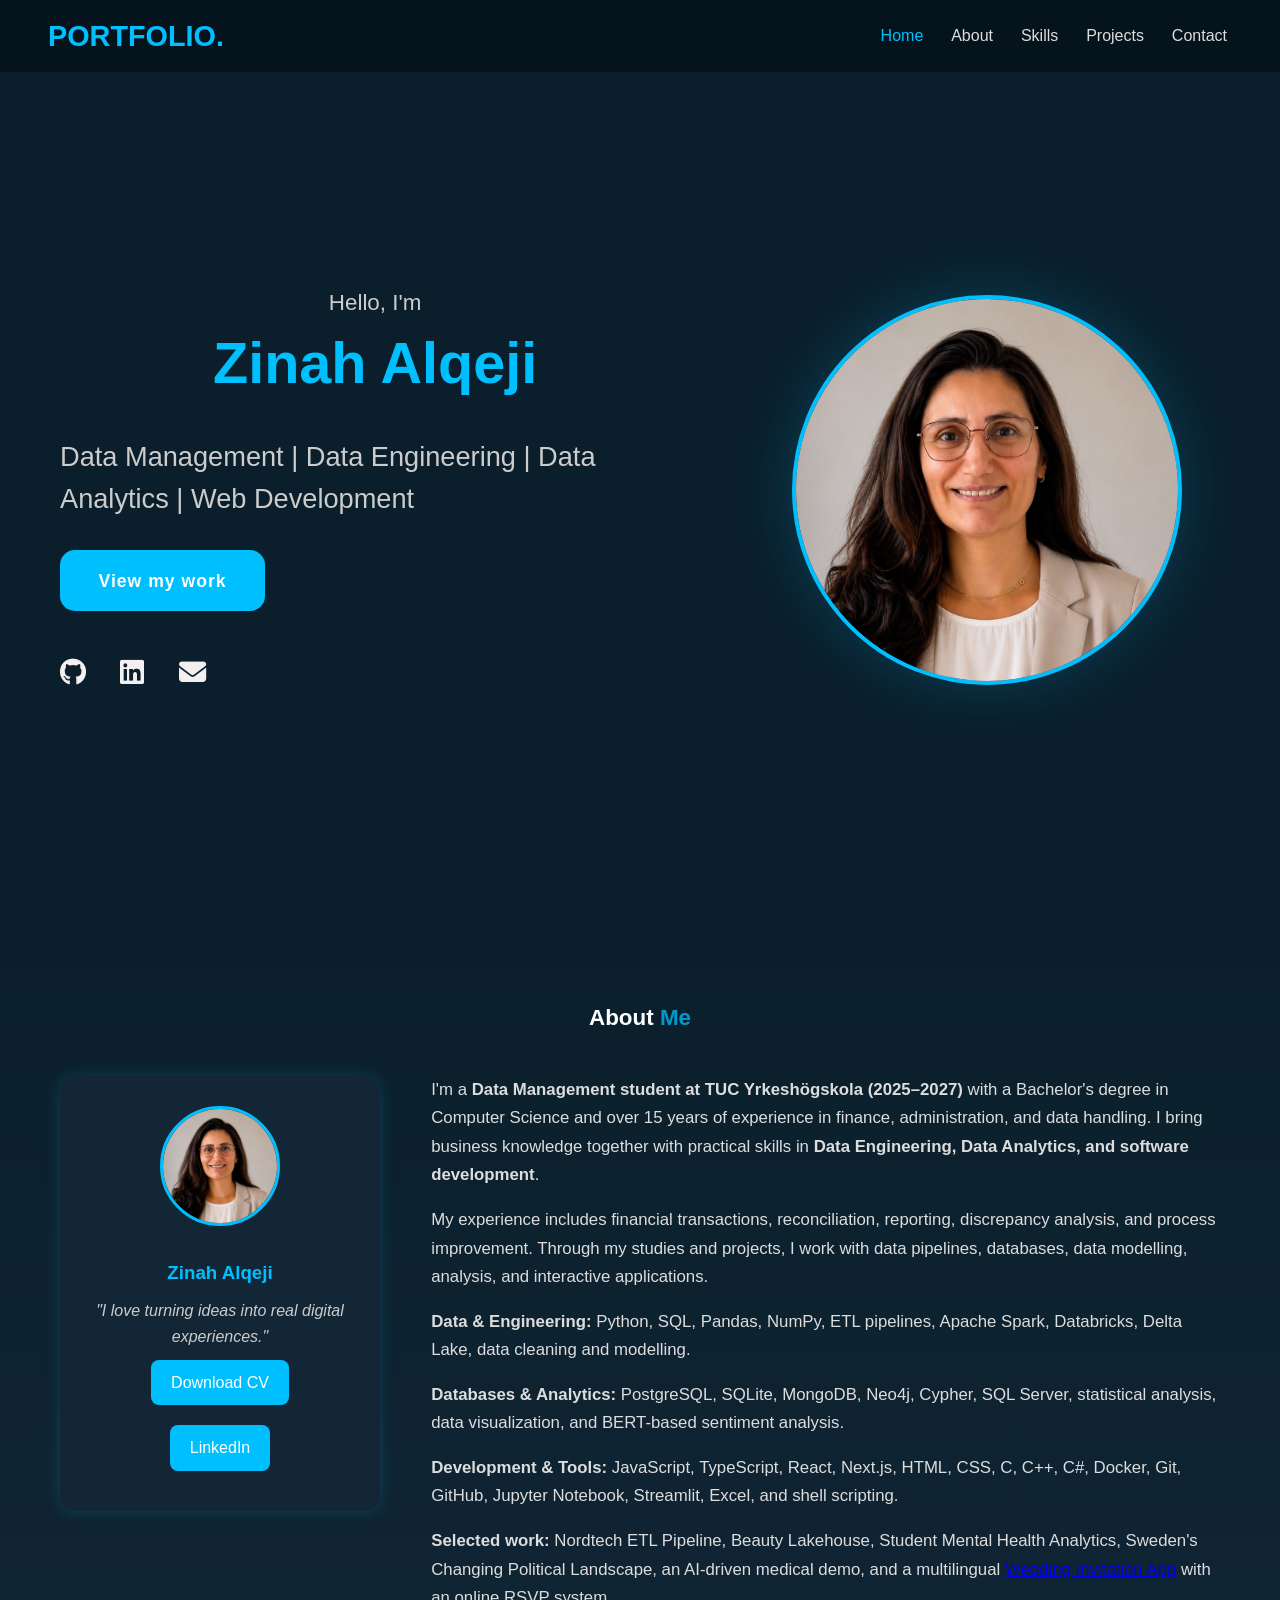
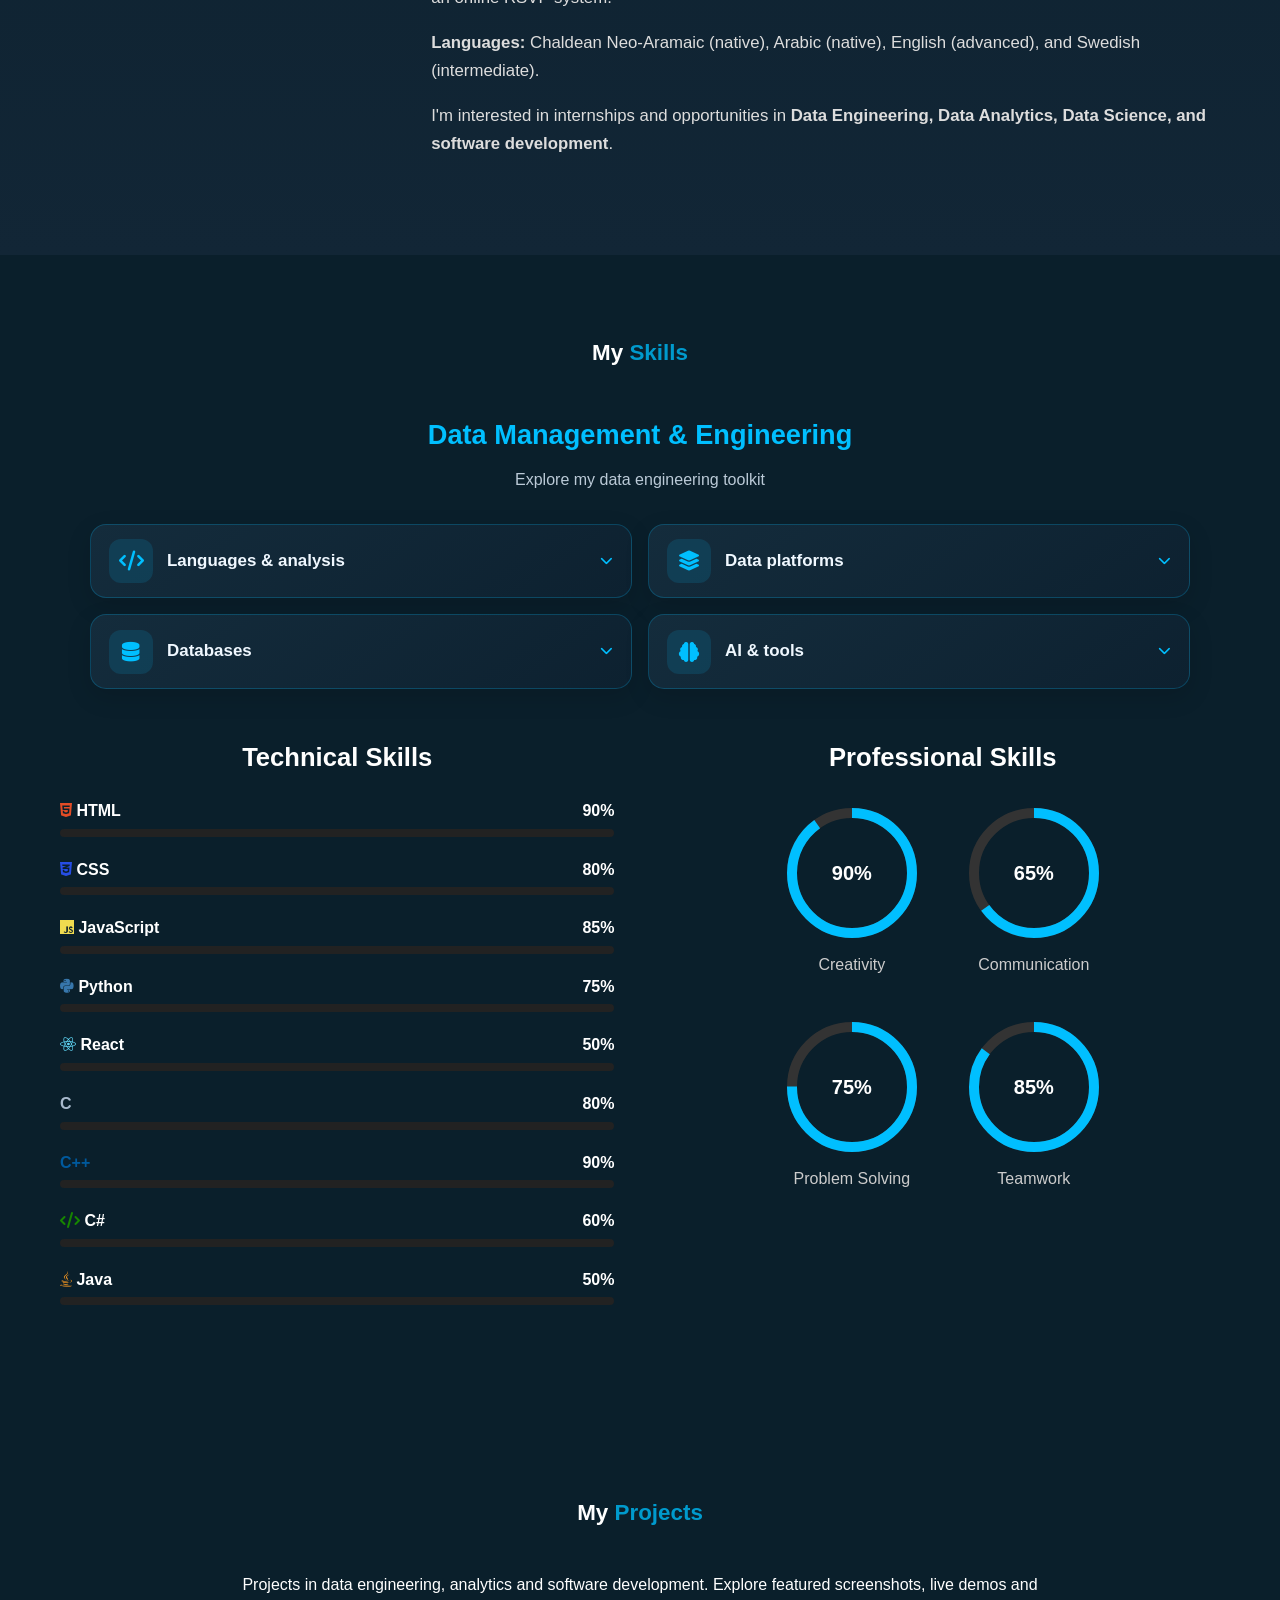
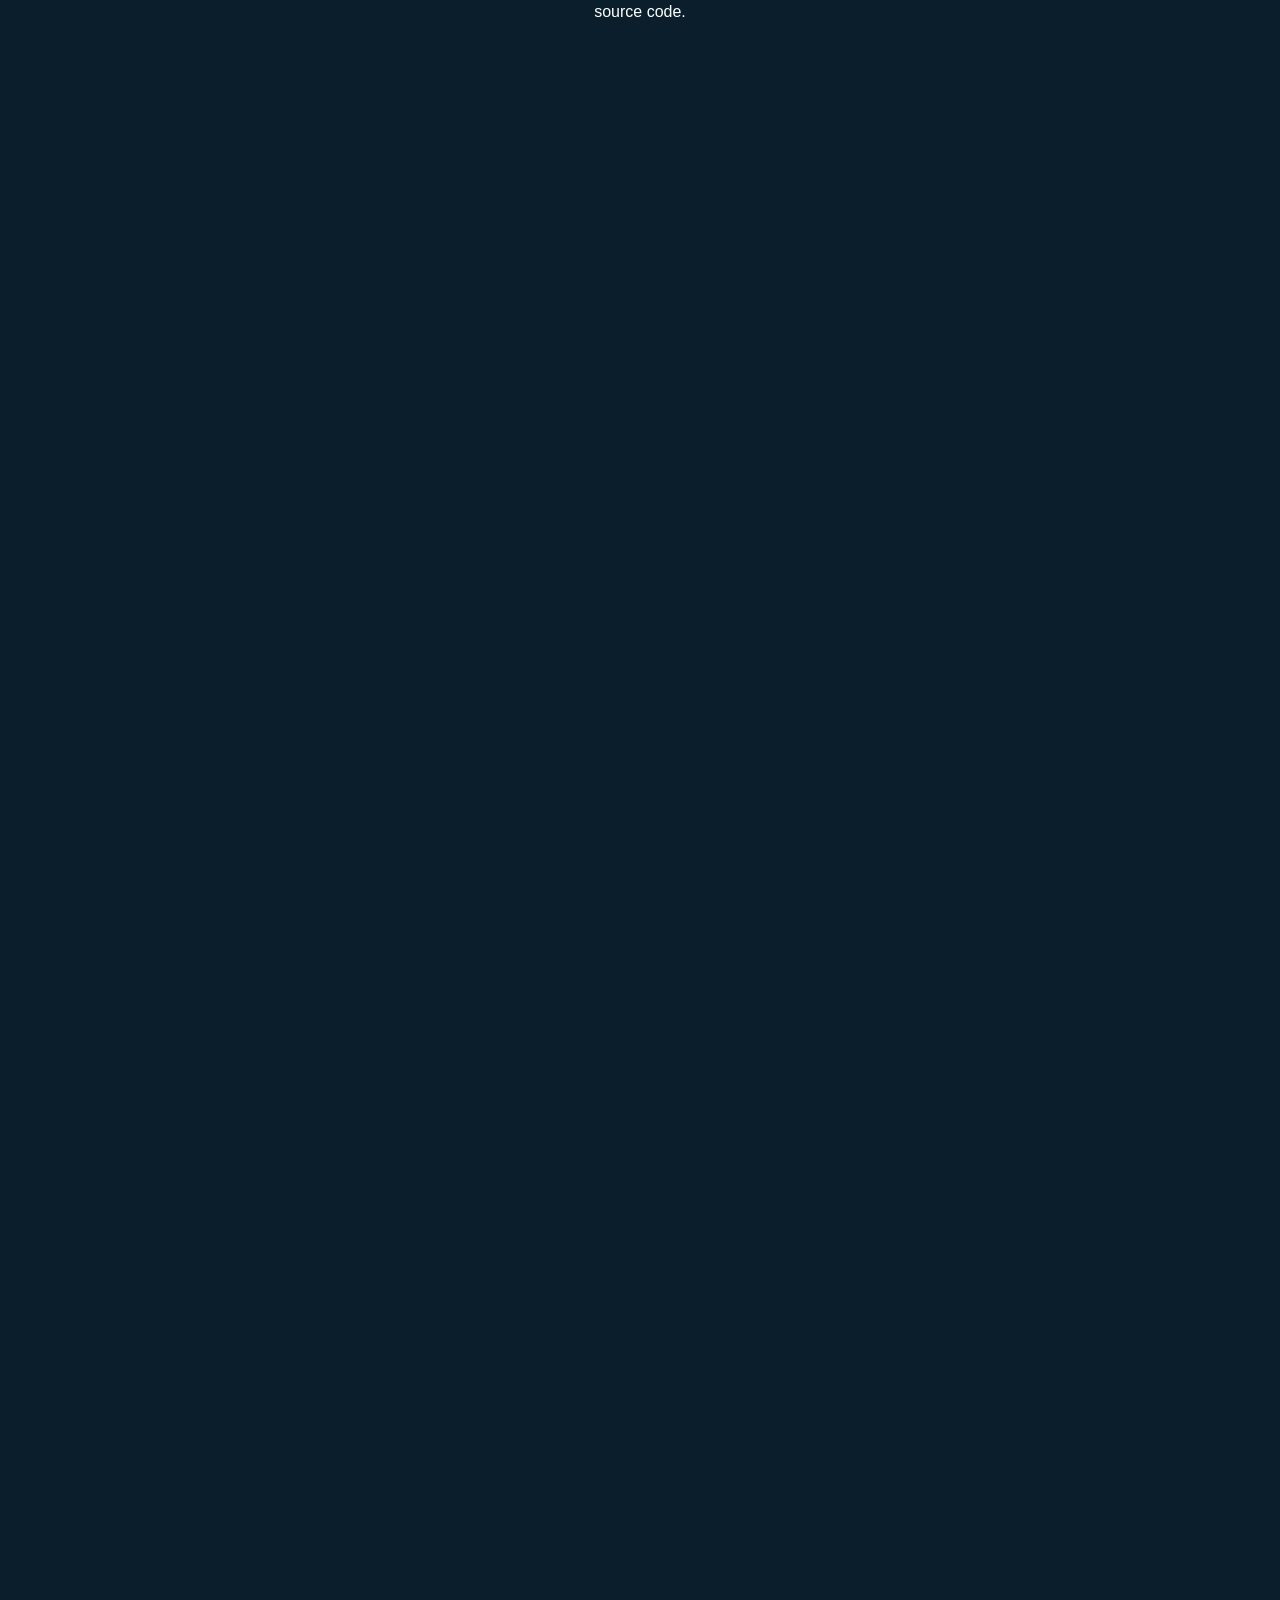
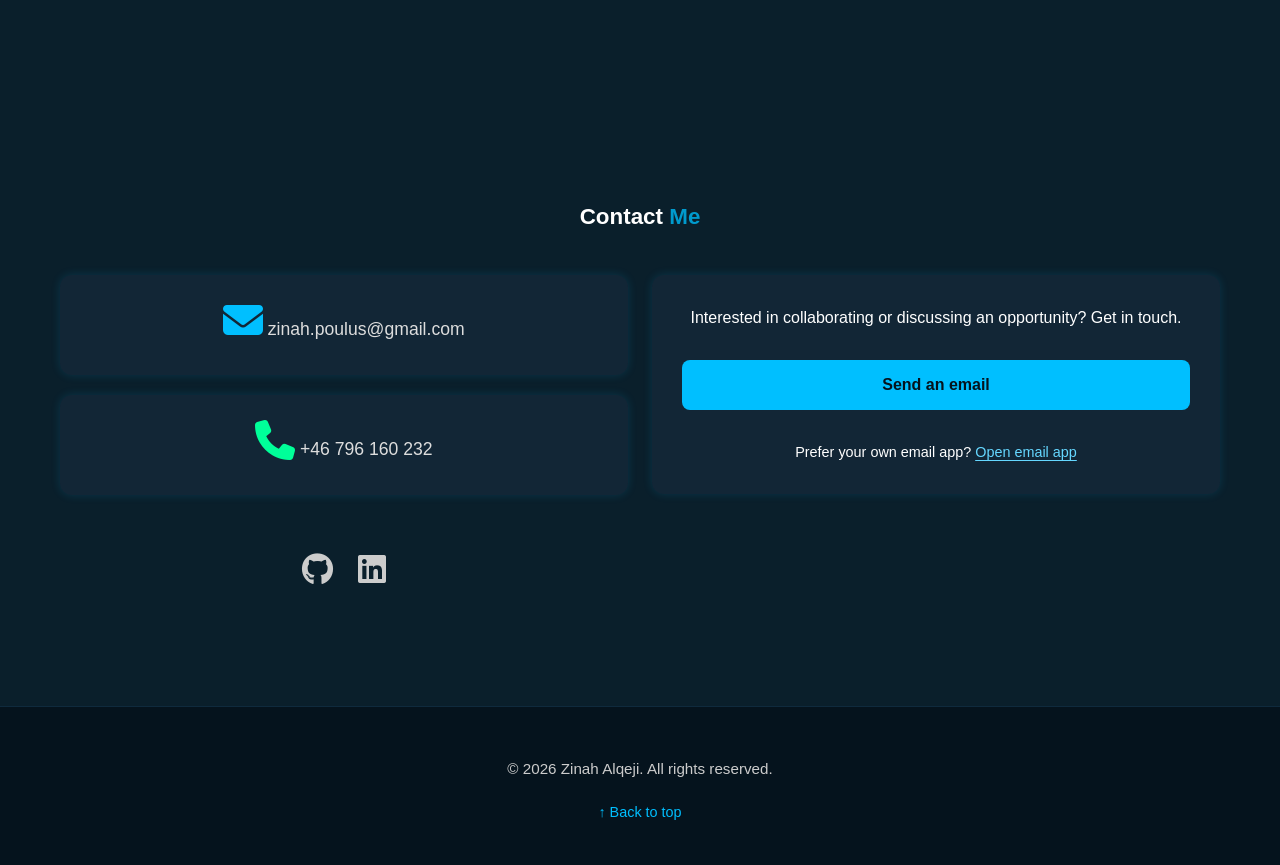
==== index.html @ 51e08081 "Add files via upload" ====
<!DOCTYPE html>

<html lang="en">
<head>
<meta charset="utf-8"/>
<meta content="width=device-width, initial-scale=1.0" name="viewport"/>
<title>Zinah Al Qeji | Data Management &amp; Software Development</title>
<link href="styles.css" rel="stylesheet"/>
<link href="https://cdnjs.cloudflare.com/ajax/libs/font-awesome/6.5.0/css/all.min.css" rel="stylesheet"/>
</head>
<body>
<header>
<!-- Navigation -->
<a class="logo" href="#home">portfolio.</a>
<button aria-controls="site-navigation" aria-expanded="false" aria-label="Open navigation menu" class="menu-toggle" type="button"><i aria-hidden="true" class="fas fa-bars"></i></button><nav aria-label="Main navigation" class="navbar" id="site-navigation">
<a class="nav-link active" href="#home">Home</a>
<a class="nav-link" href="#about">About</a>
<a class="nav-link" href="#skills">Skills</a>
<a class="nav-link" href="#projects">Projects</a>
<a class="nav-link" href="#contact">Contact</a>
</nav>
</header>
<!-- Home Section -->
<section class="home-section" id="home">
<div class="home-content">
<div class="text-content">
<h2>Hello, I'm <br/><span>Zinah Alqeji</span></h2>
<h3>Data Management | Data Engineering | Data Analytics | Web Development</h3>
<a class="main_btn" href="#projects">View my work</a>
<div class="social_icons">
<a href="https://github.com/zinahalqeji" rel="noopener noreferrer" target="_blank"><i class="fab fa-github"></i></a>
<a href="https://www.linkedin.com/in/zinah-al-qeji-7789412ab" rel="noopener noreferrer" target="_blank"><i class="fab fa-linkedin"></i></a>
<a aria-label="Email Zinah" href="mailto:zinah.poulus@gmail.com"><i class="fa-solid fa-envelope"></i></a>
</div>
</div>
<div class="image-content">
<img alt="Professional portrait of Zinah Al Qeji" class="profile-photo" src="image/zinah-profile-2026.jpg"/>
</div>
</div>
</section>
<!-- About Section -->
<section class="about-section" id="about">
<h2><span>About</span> <span class="highlight">Me</span></h2>
<div class="about-content">
<div class="about-card animate-fade-slide">
<img alt="Professional portrait of Zinah Al Qeji" class="about-photo" src="image/zinah-profile-2026.jpg"/>
<h3>Zinah Alqeji</h3>
<p>"I love turning ideas into real digital experiences."</p>
<div class="card-buttons">
<a class="btn" download="" href="image/Zinah_Al_Qeji_CV_Svenska_Final.pdf">Download CV</a>
<a class="btn" href="https://www.linkedin.com/in/zinah-al-qeji-7789412ab" rel="noopener noreferrer" target="_blank">LinkedIn</a>
</div>
</div>
<div class="about-description animate-fade-slide">
<p>I'm a <strong>Data Management student at TUC Yrkeshögskola (2025–2027)</strong> with a Bachelor's degree in Computer Science and over 15 years of experience in finance, administration, and data handling. I bring business knowledge together with practical skills in <strong>Data Engineering, Data Analytics, and software development</strong>.</p>
<p>My experience includes financial transactions, reconciliation, reporting, discrepancy analysis, and process improvement. Through my studies and projects, I work with data pipelines, databases, data modelling, analysis, and interactive applications.</p>
<p><strong>Data &amp; Engineering:</strong> Python, SQL, Pandas, NumPy, ETL pipelines, Apache Spark, Databricks, Delta Lake, data cleaning and modelling.</p>
<p><strong>Databases &amp; Analytics:</strong> PostgreSQL, SQLite, MongoDB, Neo4j, Cypher, SQL Server, statistical analysis, data visualization, and BERT-based sentiment analysis.</p>
<p><strong>Development &amp; Tools:</strong> JavaScript, TypeScript, React, Next.js, HTML, CSS, C, C++, C#, Docker, Git, GitHub, Jupyter Notebook, Streamlit, Excel, and shell scripting.</p>
<p><strong>Selected work:</strong> Nordtech ETL Pipeline, Beauty Lakehouse, Student Mental Health Analytics, Sweden's Changing Political Landscape, an AI-driven medical demo, and a multilingual <a href="https://github.com/zinahalqeji/wedding-invitation-app" rel="noopener noreferrer" target="_blank">Wedding Invitation App</a> with an online RSVP system.</p>
<p><strong>Languages:</strong> Chaldean Neo-Aramaic (native), Arabic (native), English (advanced), and Swedish (intermediate).</p>
<p>I'm interested in internships and opportunities in <strong>Data Engineering, Data Analytics, Data Science, and software development</strong>.</p>
</div>
</div>
</section>
<!-- Skills Section -->
<section class="skills-section" id="skills">
<h2><span>My</span> <span class="highlight">Skills</span></h2>
<div class="data-skills-panel"><h3>Data Management &amp; Engineering</h3><p class="data-skills-intro">Explore my data engineering toolkit</p><div class="data-toolkit-grid"><details class="toolkit-card"><summary><span class="toolkit-icon"><i aria-hidden="true" class="fas fa-code"></i></span><span class="toolkit-heading">Languages &amp; analysis</span><i aria-hidden="true" class="fas fa-chevron-down toolkit-chevron"></i></summary><ul class="toolkit-list"><li><span aria-hidden="true" class="toolkit-dot"></span>Python</li><li><span aria-hidden="true" class="toolkit-dot"></span>SQL</li><li><span aria-hidden="true" class="toolkit-dot"></span>Pandas</li><li><span aria-hidden="true" class="toolkit-dot"></span>NumPy</li><li><span aria-hidden="true" class="toolkit-dot"></span>Statistics</li><li><span aria-hidden="true" class="toolkit-dot"></span>Data Visualization</li></ul></details><details class="toolkit-card"><summary><span class="toolkit-icon"><i aria-hidden="true" class="fas fa-layer-group"></i></span><span class="toolkit-heading">Data platforms</span><i aria-hidden="true" class="fas fa-chevron-down toolkit-chevron"></i></summary><ul class="toolkit-list"><li><span aria-hidden="true" class="toolkit-dot"></span>Apache Spark</li><li><span aria-hidden="true" class="toolkit-dot"></span>Databricks</li><li><span aria-hidden="true" class="toolkit-dot"></span>Delta Lake</li><li><span aria-hidden="true" class="toolkit-dot"></span>ETL Pipelines</li><li><span aria-hidden="true" class="toolkit-dot"></span>Data Modelling</li></ul></details><details class="toolkit-card"><summary><span class="toolkit-icon"><i aria-hidden="true" class="fas fa-database"></i></span><span class="toolkit-heading">Databases</span><i aria-hidden="true" class="fas fa-chevron-down toolkit-chevron"></i></summary><ul class="toolkit-list"><li><span aria-hidden="true" class="toolkit-dot"></span>PostgreSQL</li><li><span aria-hidden="true" class="toolkit-dot"></span>SQLite</li><li><span aria-hidden="true" class="toolkit-dot"></span>MongoDB</li><li><span aria-hidden="true" class="toolkit-dot"></span>Neo4j</li><li><span aria-hidden="true" class="toolkit-dot"></span>Cypher</li><li><span aria-hidden="true" class="toolkit-dot"></span>SQL Server</li></ul></details><details class="toolkit-card"><summary><span class="toolkit-icon"><i aria-hidden="true" class="fas fa-brain"></i></span><span class="toolkit-heading">AI &amp; tools</span><i aria-hidden="true" class="fas fa-chevron-down toolkit-chevron"></i></summary><ul class="toolkit-list"><li><span aria-hidden="true" class="toolkit-dot"></span>BERT</li><li><span aria-hidden="true" class="toolkit-dot"></span>Streamlit</li><li><span aria-hidden="true" class="toolkit-dot"></span>Docker</li><li><span aria-hidden="true" class="toolkit-dot"></span>Jupyter Notebook</li><li><span aria-hidden="true" class="toolkit-dot"></span>Git</li><li><span aria-hidden="true" class="toolkit-dot"></span>GitHub</li><li><span aria-hidden="true" class="toolkit-dot"></span>Excel</li></ul></details></div></div>
<div class="skills-container">
<!-- Left Column: Technical Skills -->
<div class="technical-skills">
<h3>Technical Skills</h3>
<div class="bar">
<div class="bar-label">
<span><i class="fab fa-html5" style="color:#e34c26;"></i> HTML</span>
<span class="progress-value">90%</span>
</div>
<div class="progress-bar" style="--progress: 90%"></div>
</div>
<div class="bar">
<div class="bar-label">
<span><i class="fab fa-css3-alt" style="color:#264de4;"></i> CSS</span>
<span class="progress-value">80%</span>
</div>
<div class="progress-bar" style="--progress: 80%"></div>
</div>
<div class="bar">
<div class="bar-label">
<span><i class="fab fa-js" style="color:#f0db4f;"></i> JavaScript</span>
<span class="progress-value">85%</span>
</div>
<div class="progress-bar" style="--progress: 85%"></div>
</div>
<div class="bar">
<div class="bar-label">
<span><i class="fab fa-python" style="color:#3776ab;"></i> Python</span>
<span class="progress-value">75%</span>
</div>
<div class="progress-bar" style="--progress: 75%"></div>
</div>
<div class="bar">
<div class="bar-label">
<span><i class="fab fa-react" style="color:#61dbfb;"></i> React</span>
<span class="progress-value">50%</span>
</div>
<div class="progress-bar" style="--progress: 50%"></div>
</div>
<div class="bar">
<div class="bar-label">
<span style="color:#A8B9CC;">C</span>
<span class="progress-value">80%</span>
</div>
<div class="progress-bar" style="--progress: 80%"></div>
</div>
<div class="bar">
<div class="bar-label">
<span style="color:#00599C;">C++</span>
<span class="progress-value">90%</span>
</div>
<div class="progress-bar" style="--progress: 90%"></div>
</div>
<div class="bar">
<div class="bar-label">
<span><i class="fas fa-code" style="color:#178600;"></i> C#</span>
<span class="progress-value">60%</span>
</div>
<div class="progress-bar" style="--progress: 60%"></div>
</div>
<div class="bar">
<div class="bar-label">
<span><i class="fab fa-java" style="color:#f89820;"></i> Java</span>
<span class="progress-value">50%</span>
</div>
<div class="progress-bar" style="--progress: 50%"></div>
</div>
</div>
<!-- Right Column: Professional Skills -->
<div class="professional-skills">
<div class="centered-content">
<h3>Professional Skills</h3>
<div class="radial-skills">
<div class="radial-bar">
<svg><circle cx="75" cy="75" r="60"></circle><circle cx="75" cy="75" r="60"></circle></svg>
<div class="percentage">90%</div>
<div class="text">Creativity</div>
</div>
<div class="radial-bar">
<svg><circle cx="75" cy="75" r="60"></circle><circle cx="75" cy="75" r="60"></circle></svg>
<div class="percentage">65%</div>
<div class="text">Communication</div>
</div>
<div class="radial-bar">
<svg><circle cx="75" cy="75" r="60"></circle><circle cx="75" cy="75" r="60"></circle></svg>
<div class="percentage">75%</div>
<div class="text">Problem Solving</div>
</div>
<div class="radial-bar">
<svg><circle cx="75" cy="75" r="60"></circle><circle cx="75" cy="75" r="60"></circle></svg>
<div class="percentage">85%</div>
<div class="text">Teamwork</div>
</div>
</div>
</div>
</div>
</div>
</section>
<!-- Projects Section -->
<section class="projects-section" id="projects">
<h2><span>My</span> <span class="highlight">Projects</span></h2>
<p class="projects-intro">Projects in data engineering, analytics and software development. Explore featured screenshots, live demos and source code.</p>
<div class="projects-grid"><article class="project-card"><div aria-hidden="true" class="project-placeholder"><i class="fas fa-chart-line"></i></div><span class="project-category">Interactive Data Engineering Lab · Demo</span><h3>Data Lab — Sales Analytics</h3><p>Explore a responsive sales dashboard with filters, KPI metrics, SQL examples and an ETL workflow. Uses clearly labelled synthetic sample data; PostgreSQL deployment scripts included.</p><p class="project-tech">Python · Pandas · PostgreSQL · SQL · JavaScript · ETL</p><a class="project-link" href="data-lab.html">Explore Data Lab</a></article>
<article class="project-card">
<img alt="Nordtech ETL Pipeline screenshot" class="project-img" loading="lazy" src="image/nordtech-dashboard.png"/>
<span class="project-category">Data Engineering</span>
<h3>Nordtech ETL Pipeline</h3>
<p>Modular e-commerce ETL pipeline: cleaned and standardized data, analyzed multilingual customer-review sentiment with BERT, stored results in SQLite, and built KPI views with Streamlit.</p>
<p class="project-tech">Python · Pandas · NumPy · BERT · SQLite · Streamlit</p>
<a class="project-link" href="https://github.com/zinahalqeji/nordtech_etl_project" rel="noopener noreferrer" target="_blank">View on GitHub</a>
<a aria-label="Open Nordtech live dashboard" class="project-link" href="https://nordtechetlproject-sujkvhjnjgr7osud54u3ki.streamlit.app/" rel="noopener noreferrer" target="_blank">Live Dashboard</a>
</article><article class="project-card">
<img alt="Wedding Invitation App screenshot" class="project-img" loading="lazy" src="image/wedding-invitation.png"/>
<span class="project-category">Full-Stack Development</span>
<h3>Wedding Invitation App</h3>
<p>Multilingual digital invitation with responsive design, online RSVP, server-side validation, Supabase database storage, and spam protection.</p>
<p class="project-tech">Next.js · React · TypeScript · Supabase · PostgreSQL · Cloudflare Turnstile</p>
<a class="project-link" href="https://github.com/zinahalqeji/wedding-invitation-app" rel="noopener noreferrer" target="_blank">View on GitHub</a>
<a class="project-link" href="https://invitation-app-kappa.vercel.app/" rel="noopener noreferrer" target="_blank">Live Demo</a></article><article class="project-card"><img alt="AI-Driven Medical Demo Website screenshot" class="project-img" loading="lazy" src="image/medical-demo.png"/>
<span class="project-category">Web Development · University Demo</span>
<h3>AI-Driven Medical Demo Website (Demo Page)</h3>
<p>University medical-technology prototype featuring an interactive interface and 3D-model visualization. A demonstration project, not a clinically validated medical system.</p>
<p class="project-tech">HTML · CSS · JavaScript · Python · Docker</p>
<a class="project-link" href="https://github.com/zinahalqeji/Demo-Page" rel="noopener noreferrer" target="_blank">View on GitHub</a>
<a class="project-link" href="https://zinahalqeji.github.io/Demo-Page/" rel="noopener noreferrer" target="_blank">Live Demo</a></article><article class="project-card">
<img alt="To-Do List screenshot" class="project-img" loading="lazy" src="image/ToDoList.png"/>
<span class="project-category">Frontend Development</span>
<h3>To-Do List</h3>
<p>A simple task-management application for adding, completing, and deleting daily tasks.</p>
<p class="project-tech">HTML · CSS · JavaScript</p>
<a class="project-link" href="https://github.com/zinahalqeji/To_Do_List" rel="noopener noreferrer" target="_blank">View on GitHub</a>
</article><article class="project-card">
<div aria-hidden="true" class="project-placeholder"><i class="fas fa-database"></i></div>
<span class="project-category">Data Architecture</span>
<h3>Beauty Lakehouse</h3>
<p>Lakehouse pipeline using Apache Spark, Databricks, and Delta Lake, with curated tables, KPI modelling, and customer/product/order relationships in MongoDB and Neo4j.</p>
<p class="project-tech">Spark · Databricks · Delta Lake · MongoDB · Neo4j</p>
<a class="project-link" href="https://github.com/zinahalqeji" rel="noopener noreferrer" target="_blank">Explore GitHub profile</a>
</article><article class="project-card">
<div aria-hidden="true" class="project-placeholder"><i class="fas fa-database"></i></div>
<span class="project-category">Data Analytics</span>
<h3>Student Mental Health Analytics</h3>
<p>Analyzed approximately 27,900 student survey responses using SQLite, data cleaning, feature engineering, statistics, and interactive visualizations.</p>
<p class="project-tech">SQL · SQLite · JavaScript · Google Charts</p>
<a class="project-link" href="https://github.com/zinahalqeji" rel="noopener noreferrer" target="_blank">Explore GitHub profile</a>
</article><article class="project-card">
<div aria-hidden="true" class="project-placeholder"><i class="fas fa-database"></i></div>
<span class="project-category">Data Analytics · Team Project</span>
<h3>Sweden's Changing Political Landscape 2018–2022</h3>
<p>Explored changes in Swedish voting patterns by combining election results with demographic and socioeconomic data.</p>
<p class="project-tech">SQL · JavaScript · Google Charts · Statistics</p>
<a class="project-link" href="https://github.com/zinahalqeji" rel="noopener noreferrer" target="_blank">Explore GitHub profile</a>
</article></div>
</section>
<!-- Contact Section -->
<section class="contact-section" id="contact">
<h2><span>Contact</span> <span class="highlight">Me</span></h2>
<div class="contact-container">
<!-- Contact Info Cards -->
<div class="contact-info animate-fade-slide">
<div class="contact-card">
<i class="fas fa-envelope contact-icon email-icon"></i>
<a href="mailto:zinah.poulus@gmail.com">zinah.poulus@gmail.com</a>
</div>
<div class="contact-card">
<i class="fas fa-phone contact-icon phone-icon"></i>
<span>+46 796 160 232</span>
</div>
<!-- Social Icons Inside Contact Info -->
<div class="social-icons">
<a href="https://github.com/zinahalqeji" rel="noopener noreferrer" target="_blank"><i class="fab fa-github"></i></a>
<a href="https://www.linkedin.com/in/zinah-al-qeji-7789412ab" rel="noopener noreferrer" target="_blank"><i class="fab fa-linkedin"></i></a>
</div>
</div>
<!-- Contact Form -->
<div class="contact-form animate-fade-slide"><p>Interested in collaborating or discussing an opportunity? Get in touch.</p><a class="contact-email-button" href="https://mail.google.com/mail/?view=cm&amp;fs=1&amp;to=zinah.poulus%40gmail.com&amp;su=Portfolio%20inquiry" rel="noopener noreferrer" target="_blank">Send an email</a><p class="email-fallback">Prefer your own email app? <a href="mailto:zinah.poulus@gmail.com?subject=Portfolio%20inquiry">Open email app</a></p></div>
</div>
</section>
<footer class="site-footer">
<div class="footer-content">
<p>© 2026 Zinah Alqeji. All rights reserved.</p>
<a class="back-to-top" href="#home">↑ Back to top</a>
</div>
</footer>
<script src="script.js"></script>
</body>
</html>
---- styles.css ----
/* Reset */
* {
    margin: 0;
    padding: 0;
    box-sizing: border-box;
    scroll-behavior: smooth;
  }
  
  body {
    font-family: 'Segoe UI', sans-serif;
    background-color: #0a1f2b;
    color: #fff;
    line-height: 1.6;
    padding-top: 60px;
  }
  
  .logo {
    text-decoration: none;
    color: #00bfff;
    text-transform: uppercase;
    font-weight: 700;
    font-size: 1.8em;
  } 
.logo:hover {
    color: #009acd;
}
  /* Navbar */
  header {
    position: fixed;
    top: 0;
    left: 0;
    width: 100%;
    background: #05131d;
    padding: 15px 30px;
    display: flex;
    justify-content:space-between;
    z-index: 1000;
  }
  
  .navbar .nav-link {
    color: #ddd;
    text-decoration: none;
    margin: 0 20px;
    font-weight: 500;
    transition: color 0.3s;
  }
  
  .navbar .nav-link:hover,
  .navbar .nav-link.active {
    color: #00bfff;
  }

  .navbar .nav-link.active {
    color: #00bfff;
  }
  
  
  /* Headings */
  section {
    padding: 100px 200px;
  }
  .home-section {
    width: 100%;
    min-height: 100vh;
    display: flex;
    align-items: center;
    background-position: center;
    background-size: cover;
    background-attachment: fixed;
  }
 
  .text-content h2 {
    color: #ccc;
    font-size: 1.4em;
    font-weight: 500;
  }
  
  .text-content h2 span {
    display: inline-block;
    margin-top: 10px;
    color: #00bfff;
    font-size: 3em;
    font-weight: 600;
  }

  .highlight {
    color: #00bfff;
  }

.home-content {
    display: flex;
    justify-content: space-between;
    align-items: center;
    gap: 40px;
    flex-wrap: wrap;
  }
  

.text-content {
  flex: 1;
  min-width: 300px;
}

.image-content {
  flex: 1;
  display: flex;
  justify-content: flex-end;
  min-width: 300px;
}

.profile-photo {
  width: 500px;
  height: 500px;
  border-radius: 50%;
  object-fit: cover;
  border: 4px solid #00bfff;
  box-shadow: 0 0 1000px rgba(0, 191, 255, 0.6);
}
  
  .home-section h1 {
    font-size: 2.5rem;
  }
  
  .text-content h3 {
    font-size: 2em;
    font-weight: 500;
    letter-spacing: 1px;
    margin-top: 10px;
    margin-bottom: 30px;
    color: #ccc;
  }
  .main_btn {
    color: white;
    background-color: #00bfff;
    text-decoration: none;
    font-size: 1.1em;
    font-weight: 600;
    display: inline-block;
    padding: .9375em 2.1875em;
    letter-spacing: 1px;
    border-radius: 15px;
    margin-bottom: 40px;
    transition: 0.7s ease;
  }
  .main_btn:hover {
    background-color: #007faa;
    transform: scale(1.1);
  }
  
  .social_icons a {
    color: #f4f0f0;
    font-size: 1.7em;
    padding-right: 30px;
  }
  .social_icons a:hover {
    transform: scale(1.2);
    color: #00bfff;
  }

 /* About Section */
.about-section {
  background: linear-gradient(to bottom, #0a1f2b, #122636);
  padding: 80px 30px;
  max-width: 1200px;
  margin: auto;
  text-align: center;
}

.about-section h2 {
  font-size: 1.4em;
  margin-bottom: 40px;
}

.about-content {
  display: flex;
  flex-wrap: wrap;
  justify-content: center;
  gap: 50px;
  align-items: flex-start;
}

/* About Card */
.about-card {
  background: #122636;
  border-radius: 15px;
  padding: 30px;
  text-align: center;
  max-width: 350px;
  box-shadow: 0 0 15px rgba(0, 191, 255, 0.2);
  transition: transform 0.3s ease;
}

.about-card:hover {
  transform: translateY(-5px);
}

.about-photo {
  width: 120px;
  height: 120px;
  border-radius: 50%;
  object-fit: cover;
  border: 3px solid #00bfff;
  margin-bottom: 15px;
}

.about-card h3 {
  margin: 10px 0;
  color: #00bfff;
}

.about-card p {
  font-style: italic;
  color: #ccc;
}

.card-buttons .btn {
  display: inline-block;
  margin: 10px 5px;
  padding: 10px 20px;
  background: #00bfff;
  color: white;
  text-decoration: none;
  border-radius: 8px;
  font-weight: 500;
  transition: background 0.3s ease;
}

.card-buttons .btn:hover {
  background: #007faa;
}

/* About Description */
.about-description {
  max-width: 600px;
  color: #ddd;
  font-size: 1.05rem;
  line-height: 1.7;
  text-align: left;
}

/* Animation */
@keyframes fadeSlideUp {
  0% {
    opacity: 0;
    transform: translateY(30px);
  }
  100% {
    opacity: 1;
    transform: translateY(0);
  }
}

.animate-fade-slide {
  opacity: 0;
  transform: translateY(30px);
  transition: all 0.8s ease;
}

.animate-fade-slide.visible {
  animation: fadeSlideUp 0.8s ease forwards;
}
 
.typing {
    color: #00bfff;
    font-weight: bold;
    font-size: 1.8em;
    border-right: 2px solid #00bfff;
    white-space: nowrap;
    overflow: hidden;
  }
  
/* Skills Section */
h2 {
    text-align: center;
    font-size: 1.4em;
    margin-bottom: 40px;
  }
  
  .highlight {
    color: #009acd;
  }
  
.skills-section {
    padding: 80px 30px;
  }
  
  .skills-container {
    display: flex;
    flex-wrap: wrap;
    gap: 3rem;
    justify-content: space-between;
  }
  
  .technical-skills,
  .professional-skills {
    flex: 1;
    min-width: 280px;
  }
  
  .technical-skills h3,
  .centered-content h3 {
    font-size: 1.6rem;
    margin-bottom: 20px;
    margin-top: 0;
    font-weight: 600;
    text-align: center;
  }
  
  /* Horizontal Bars */
  .bar {
    margin-bottom: 20px;
  }
  
  .bar-label {
    display: flex;
    justify-content: space-between;
    align-items: center;
    font-weight: bold;
    margin-bottom: 5px;
  }
  
  .progress-bar {
    background: #222;
    height: 8px;
    border-radius: 4px;
    overflow: hidden;
    position: relative;
    width: 100%;
  }
  
  .progress-bar::before {
    content: "";
    position: absolute;
    height: 100%;
    width: 0;
    background: #00bfff;
    transition: width 2s ease-in-out;
    left: 0;
    top: 0;
  }
  
  /* Radial Bars */
  .centered-content {
    display: flex;
    flex-direction: column;
    align-items: center;
    width: 100%;
  }
  .radial-skills {
    display: grid;
    grid-template-columns: repeat(2, 1fr);
    gap: 2rem;
    row-gap: 4rem;
    justify-items: center;
    align-items: center;
  }
  
  .radial-bar {
    position: relative;
    width: 150px;
    height: 150px;
  }
  
  .radial-bar svg {
    width: 100%;
    height: 100%;
    transform: rotate(-90deg);
  }
  
  .radial-bar circle {
    fill: none;
    stroke-width: 10;
    r: 60;
    cx: 75;
    cy: 75;
  }
  
  .radial-bar circle:nth-child(1) {
    stroke: #333;
  }
  
  .radial-bar circle:nth-child(2) {
    stroke: #00bfff;
    stroke-dasharray: 377;
    stroke-dashoffset: 377;
    transition: stroke-dashoffset 2s ease-in-out;
  }
  
  .radial-bar .percentage {
    position: absolute;
    top: 50%;
    left: 50%;
    transform: translate(-50%, -50%);
    font-size: 20px;
    font-weight: bold;
  }
  
  .radial-bar .text {
    position: absolute;
    bottom: -30px;
    width: 100%;
    text-align: center;
    width: 100%;
    font-size: 16px;
    color: #ccc;
  }
  
  .progress-bar .fill {
    background: #00bfff;
    height: 100%;
    width: 0%;
    transition: width 2s ease-in-out;
  }

  /* Fade & Slide Animation */
@keyframes fadeSlideUp {
    0% {
      opacity: 0;
      transform: translateY(20px);
    }
    100% {
      opacity: 1;
      transform: translateY(0);
    }
  }
  
  .fade-slide {
    opacity: 0;
    transform: translateY(20px);
    transition: opacity 0.6s ease, transform 0.6s ease;
  }
  
  .fade-slide.visible {
    animation: fadeSlideUp 0.6s ease forwards;
  }
  
  /* Ensure progress bars start empty */
  .progress-bar .fill {
    background: #00bfff;
    height: 100%;
    width: 0%;
    transition: width 2s ease-in-out;
  }
  
  

  /* Projects */
  .projects-grid {
    display: grid;
    grid-template-columns: repeat(2, 1fr);
    gap: 1rem;
    margin-top: 20px;
    padding: 0 20px;
  }
  
  .project-card {
    background: #122636;
    padding: 15px;
    border-radius: 10px;
    border: 1px solid #0f1c28;
    transition: transform 0.3s;
    font-size: 0.95rem;
    box-shadow: 0 0 10px rgba(0, 191, 255, 0.15);
  }
  
  .project-img {
    width: 100%;
    height: 150px;
    object-fit: cover;
    border-radius: 8px;
    margin-bottom: 10px;
  }
  
  .project-card h3 {
    font-size: 1.1rem;
    margin: 10px 0 5px;
  }
  
  .project-card p {
    font-size: 0.9rem;
    margin-bottom: 8px;
    line-height: 1.4;
  }
  
  .project-link {
    font-size: 0.9rem;
  }
  
  .project-card:hover {
    transform: translateY(-5px);
    background: #0a1f2b;
  }
  
/* Contact*/
.contact-section {
    padding: 80px 30px;
    text-align: center;
  }
  
  .contact-container {
    display: flex;
    flex-wrap: wrap;
    justify-content: center;
    gap: 40px;
    margin-top: 40px;
  }
  .contact-card:hover {
    transform: translateY(-5px);
    background: #0a1f2b;
  }
  
  /* Info Cards */
  .contact-info {
    display: flex;
    flex-direction: column;
    gap: 20px;
    min-width: 250px;
  }
  
  .contact-card {
    background: #122636;
    padding: 25px 30px;
    border-radius: 12px;
    color: #fff;
    text-align: center;
    box-shadow: 0 0 10px rgba(0, 191, 255, 0.15);
    transition: transform 0.3s ease;
  }
  
  .contact-card:hover {
    transform: translateY(-5px);
    background: #0a1f2b;
  }
  
  .contact-icon {
    font-size: 2.5em;
    margin-bottom: 10px;
    display: block;
  }
  
  .email-icon {
    color: #00bfff;
  }
  
  .phone-icon {
    color: #00ff99;
  }
  
  .contact-card a,
  .contact-card span {
    font-size: 1.1em;
    color: #ddd;
    text-decoration: none;
  }
  .contact-card a:hover {
    text-decoration: underline;
  }
  
  /* Form */
  .contact-form {
    background: #122636;
    padding: 30px;
    border-radius: 12px;
    display: flex;
    flex-direction: column;
    gap: 15px;
    width: 100%;
    max-width: 400px;
    box-shadow: 0 0 10px rgba(0, 191, 255, 0.15);
  }
  
  .contact-form input,
  .contact-form textarea {
    padding: 12px;
    border: none;
    border-radius: 8px;
    font-size: 1rem;
    background: #0a1f2b;
    color: #fff;
  }
  
  .contact-form button {
    background-color: #00bfff;
    color: white;
    border: none;
    padding: 12px;
    border-radius: 8px;
    cursor: pointer;
    font-size: 1rem;
    transition: background-color 0.3s;
  }
  
  .contact-form button:hover {
    background-color: #009acd;
  }
  
  /* Fade in effect (if not already included) */
  @keyframes fadeSlideUp {
    0% {
      opacity: 0;
      transform: translateY(30px);
    }
    100% {
      opacity: 1;
      transform: translateY(0);
    }
  }
  
  .animate-fade-slide {
    opacity: 0;
    transform: translateY(30px);
    transition: all 0.8s ease;
  }
  
  .animate-fade-slide.visible {
    animation: fadeSlideUp 0.8s ease forwards;
  }

  /*Social icons*/
  .social-icons {
    margin-top: 30px;
    display: flex;
    justify-content: center;
    gap: 25px;
  }
  
  .social-icons a {
    color: #ccc;
    font-size: 2rem;
    transition: transform 0.3s ease;
  }
  
  .social-icons a:hover {
    transform: scale(1.2);
    color: #00bfff;
  }
  
/*Footer*/
.site-footer {
    background-color: #05131d;
    color: #ccc;
    text-align: center;
    padding: 40px 20px;
    margin-top: 80px;
    border-top: 1px solid #0f2a3d;
  }
  
  .footer-content p {
    margin: 10px 0;
    font-size: 0.95rem;
  }
  
  .back-to-top {
    display: inline-block;
    margin-top: 10px;
    font-size: 0.9rem;
    color: #00bfff;
    text-decoration: none;
    transition: color 0.3s ease;
  }
  
  .back-to-top:hover {
    color: #ffffff;
  }
  
/* Portfolio expansion: keeps the original theme and animations */
.data-skills-panel { max-width: 1100px; margin: 1.5rem auto 2rem; padding: 1.3rem 1.6rem; border: 1px solid rgba(128,128,128,.25); border-radius: 16px; background: rgba(128,128,128,.07); line-height: 1.8; }
.data-skills-panel h3 { margin: 0 0 .75rem; }
.data-skills-panel p { margin: .4rem 0; }
.projects-intro { max-width: 850px; margin: 0 auto 2rem; text-align: center; line-height: 1.7; padding: 0 1rem; }
.project-category { display: block; font-size: .85rem; font-weight: 700; letter-spacing: .03em; margin: .6rem 0; opacity: .85; }
.project-tech { font-size: .9rem; font-weight: 600; opacity: .9; }
.project-placeholder { width: 100%; height: 190px; display: flex; align-items: center; justify-content: center; background: linear-gradient(135deg,rgba(90,130,180,.22),rgba(120,90,150,.20)); border-radius: 10px; font-size: 3rem; }
.project-card { overflow: hidden; }
.project-card .project-link { display: inline-block; margin-top: .6rem; }

/* Final portfolio refinements */
.project-card .project-link + .project-link { margin-left: 12px; }
.contact-email-button { display: inline-block; background: #00bfff; color: #05131d; padding: 12px 20px; border-radius: 8px; text-decoration: none; font-weight: 700; margin-top: 15px; }
.contact-email-button:hover { background: #65d7ff; }
@media (max-width: 600px) { .project-card .project-link + .project-link { margin-left: 8px; } }

/* Uploaded project screenshots: consistent card sizing */
.projects-grid .project-img {width:100%;height:190px;object-fit:cover;object-position:top center;border-radius:10px;display:block;}

/* Data toolkit: elegant, interactive cards rather than tag clouds */
.data-skills-panel {max-width:1100px;margin:2rem auto 3rem;padding:0;border:0;background:transparent}
.data-skills-panel > h3 {color:#00bfff;text-align:center;font-size:1.7rem;margin-bottom:.35rem}
.data-skills-intro {text-align:center;color:#bbcad7;margin-bottom:1.8rem!important}
.data-toolkit-grid {display:grid;grid-template-columns:repeat(2,minmax(0,1fr));gap:1.25rem}
.toolkit-card {min-width:0;border:1px solid rgba(0,191,255,.23);border-radius:16px;background:linear-gradient(145deg,#142c3c,#0d2130);overflow:hidden;box-shadow:0 8px 24px rgba(0,0,0,.13);transition:border-color .3s,transform .3s,box-shadow .3s}
.toolkit-card:hover {border-color:#00bfff;transform:translateY(-4px);box-shadow:0 12px 28px rgba(0,191,255,.12)}
.toolkit-card summary {list-style:none;cursor:pointer;display:flex;align-items:center;gap:.85rem;padding:1.15rem 1.25rem;color:#f0f8ff;font-size:1.06rem;font-weight:700}
.toolkit-card summary::-webkit-details-marker {display:none}
.toolkit-card summary:focus-visible {outline:2px solid #00bfff;outline-offset:-4px}
.toolkit-icon {display:grid;place-items:center;flex:0 0 44px;height:44px;border-radius:12px;background:rgba(0,191,255,.13);color:#00bfff;font-size:1.25rem}
.toolkit-heading {flex:1}
.toolkit-chevron {color:#00bfff;font-size:.8rem;transition:transform .25s}
.toolkit-card[open] .toolkit-chevron {transform:rotate(180deg)}
.toolkit-list {list-style:none;display:grid;grid-template-columns:repeat(2,minmax(0,1fr));gap:.75rem 1rem;padding:.1rem 1.25rem 1.3rem;margin:0}
.toolkit-list li {display:flex;align-items:center;gap:.55rem;min-width:0;color:#d6e4ef;font-size:.94rem;line-height:1.4;transition:color .2s,transform .2s}
.toolkit-list li:hover {color:#65d7ff;transform:translateX(4px)}
.toolkit-dot {width:6px;height:6px;border-radius:50%;background:#00bfff;flex:none;box-shadow:0 0 8px rgba(0,191,255,.4)}
@media(max-width:720px){.data-toolkit-grid{grid-template-columns:1fr}.toolkit-list{gap:.65rem}}
@media(max-width:420px){.toolkit-list{grid-template-columns:1fr}}
@media(prefers-reduced-motion:reduce){.toolkit-card,.toolkit-list li,.toolkit-chevron{transition:none}}
.project-card {transition:transform .3s ease,box-shadow .3s ease,opacity .55s ease}
.project-card.project-reveal {opacity:0;transform:translateY(25px)}
.project-card.project-reveal.in-view {opacity:1;transform:translateY(0)}
.project-card.project-reveal.in-view:hover {transform:translateY(-8px)}
.profile-photo,.about-photo {object-position:center 32%}
@media(max-width:650px){.data-skills-panel{padding:1.2rem}.skill-tags{gap:.45rem}.skill-chip{font-size:.83rem;padding:.45rem .7rem}.profile-photo{width:min(85vw,350px);height:min(85vw,350px)}}
@media(prefers-reduced-motion:reduce){.project-card.project-reveal{opacity:1;transform:none;transition:none}}

/* Compact, independently expanding toolkit cards */
.data-toolkit-grid {align-items:start;}
.toolkit-card {align-self:start;}
.toolkit-card:not([open]) {min-height:0;height:auto;}
.toolkit-card:not([open]) summary {padding: .9rem 1.15rem;}
.toolkit-card[open] {height:auto;}
.toolkit-card summary {min-height:70px;touch-action:manipulation;}
.toolkit-card .toolkit-list {animation: toolkit-open .25s ease-out;}
@keyframes toolkit-open {from{opacity:0;transform:translateY(-7px)}to{opacity:1;transform:translateY(0)}}
.email-fallback {margin-top:1rem;font-size:.9rem;}
.email-fallback a {color:#65d7ff;text-decoration:underline;text-underline-offset:3px;}
.contact-email-button {display:inline-flex;align-items:center;justify-content:center;min-height:48px;}
/* Cross-device layout safeguards */
html {scroll-padding-top:80px;}
body {overflow-x:hidden;}
img,svg,video,iframe {max-width:100%;}
img {height:auto;}
.projects-grid,.data-toolkit-grid {min-width:0;}
.project-card,.toolkit-card {max-width:100%;}
@media (max-width: 900px) {
  .projects-grid {grid-template-columns:repeat(auto-fit,minmax(min(100%,260px),1fr));}
}
@media (max-width: 720px) {
  .data-toolkit-grid {grid-template-columns:minmax(0,1fr);}
  .data-skills-panel {padding:0 12px;}
  .toolkit-card summary {gap:.65rem;padding:.85rem;}
  .toolkit-list {grid-template-columns:repeat(2,minmax(0,1fr));}
  .contact-form {max-width:100%;}
}
@media (max-width: 380px) {
  .toolkit-list {grid-template-columns:minmax(0,1fr);}
  .toolkit-heading {font-size:.92rem;}
  .toolkit-icon {flex-basis:36px;height:36px;}
}
@media (hover:none) { .toolkit-card:hover {transform:none;} }
@media (prefers-reduced-motion:reduce) { .toolkit-card .toolkit-list {animation:none;} }

/* Responsive rebuild: consistent content width and deliberate layouts */
:root { --page-gutter: clamp(16px, 4vw, 48px); --page-width: 1160px; }
html { scroll-padding-top: 90px; }
body { min-width: 0; overflow-x: clip; }
header {
  min-height: 72px; padding: 12px var(--page-gutter);
  align-items: center; gap: 20px;
}
.navbar { display:flex; align-items:center; justify-content:flex-end; gap:clamp(6px,1.4vw,22px); }
.navbar .nav-link { margin:0; padding:9px 5px; white-space:nowrap; }
.menu-toggle { display:none; background:transparent; border:1px solid #24617d;
  border-radius:10px; color:#00bfff; font-size:1.3rem; width:46px; height:44px;
  cursor:pointer; align-items:center; justify-content:center; }
section { padding: clamp(64px, 7vw, 96px) var(--page-gutter); scroll-margin-top:72px; }
.home-section { min-height:min(860px, 100svh); background-attachment:scroll; }
.home-content { width:min(100%,var(--page-width)); margin-inline:auto;
  display:grid; grid-template-columns:minmax(0,1.15fr) minmax(0,.85fr);
  align-items:center; gap:clamp(24px,5vw,68px); }
.text-content,.image-content { min-width:0; width:100%; }
.text-content h2 span { font-size:clamp(2rem,4.5vw,4.4rem); line-height:1.13; overflow-wrap:anywhere; }
.text-content h3 { font-size:clamp(1.05rem,2.15vw,1.7rem); line-height:1.55; letter-spacing:0; }
.image-content { justify-content:center; }
.profile-photo { width:min(100%,390px); height:auto; aspect-ratio:1; object-fit:cover;
  box-shadow:0 0 55px rgba(0,191,255,.20); }
.about-section { max-width:none; }
.about-content { width:min(100%,var(--page-width)); margin:auto;
  display:grid; grid-template-columns:minmax(250px,320px) minmax(0,1fr);
  gap:clamp(24px,4vw,52px); justify-content:center; }
.about-card { width:100%; max-width:100%; align-self:start; }
.about-description { max-width:none; min-width:0; overflow-wrap:break-word; }
.about-description p { margin-bottom:1rem; }
.skills-section,.projects-section,.contact-section { width:100%; }
.skills-container,.projects-grid,.contact-container {
  width:min(100%,var(--page-width)); margin-inline:auto;
}
.skills-container { display:grid; grid-template-columns:repeat(2,minmax(0,1fr));
  gap:clamp(24px,4vw,56px); align-items:start; }
.technical-skills,.professional-skills { min-width:0; width:100%; }
.data-skills-panel { width:min(100%,var(--page-width)); }
.data-toolkit-grid { align-items:start; gap:16px; }
.toolkit-card { min-width:0; width:100%; }
.toolkit-list li { overflow-wrap:anywhere; }
.projects-grid { grid-template-columns:repeat(3,minmax(0,1fr)); padding:0; gap:22px; }
.project-card { min-width:0; display:flex; flex-direction:column; padding:18px; }
.project-card p,.project-tech { overflow-wrap:anywhere; }
.project-card .project-link { margin-top:10px; }
.contact-container { align-items:start; display:grid; grid-template-columns:repeat(2,minmax(0,1fr)); gap:24px; }
.contact-info,.contact-form { min-width:0; max-width:none; width:100%; }
.contact-card a { overflow-wrap:anywhere; }
.site-footer { margin-top:30px; }
@media(max-width:1050px) {
  .projects-grid { grid-template-columns:repeat(2,minmax(0,1fr)); }
  .profile-photo { width:min(100%,340px); }
}
@media(max-width:780px) {
  body { padding-top:72px; }
  header { min-height:72px; }
  .menu-toggle { display:inline-flex; margin-left:auto; flex:none; }
  .navbar {
    display:none; position:absolute; top:100%; left:0; right:0;
    flex-direction:column; align-items:stretch; gap:0; padding:10px var(--page-gutter) 18px;
    background:#05131d; border-top:1px solid #174358;
    box-shadow:0 14px 24px rgba(0,0,0,.35);
  }
  .navbar.is-open { display:flex; }
  .navbar .nav-link { display:block; width:100%; margin:0; padding:13px 10px;
    border-radius:8px; min-height:44px; }
  .navbar .nav-link:hover,.navbar .nav-link.active { background:#122e40; }
  .home-section { min-height:auto; }
  .home-content { grid-template-columns:minmax(0,1fr); text-align:center; gap:22px; }
  .text-content { order:2; }
  .image-content { order:1; }
  .profile-photo { width:min(62vw,270px); }
  .text-content h2 span { font-size:clamp(2rem,7vw,3.4rem); }
  .text-content h3 { font-size:clamp(1rem,3vw,1.3rem); margin-bottom:22px; }
  .main_btn { margin-bottom:20px; }
  .social_icons { display:flex; justify-content:center; gap:22px; }
  .social_icons a { padding:0; }
  .about-content { grid-template-columns:minmax(0,1fr); }
  .about-card { max-width:380px; margin-inline:auto; }
  .about-description { text-align:left; }
  .skills-container { grid-template-columns:minmax(0,1fr); }
  .data-toolkit-grid { grid-template-columns:minmax(0,1fr); }
  .contact-container { grid-template-columns:minmax(0,1fr); }
}
@media(max-width:540px) {
  section { padding:58px 18px; }
  .home-section { padding-top:36px; }
  .profile-photo { width:min(67vw,245px); }
  .text-content h2 { font-size:1.05rem; }
  .text-content h2 span { font-size:clamp(1.95rem,9vw,2.7rem); }
  .text-content h3 { font-size:1.02rem; }
  .data-skills-panel { padding:0; margin:1rem auto 2rem; }
  .data-skills-panel > h3 { font-size:clamp(1.3rem,6vw,1.65rem); line-height:1.3; }
  .toolkit-card summary { min-height:60px; padding:10px 12px; gap:10px; }
  .toolkit-icon { flex:0 0 38px; height:38px; }
  .toolkit-heading { font-size:.96rem; }
  .toolkit-list { grid-template-columns:repeat(2,minmax(0,1fr)); gap:12px;
    padding:8px 14px 18px; }
  .toolkit-list li { font-size:.86rem; }
  .projects-grid { grid-template-columns:minmax(0,1fr); gap:18px; }
  .projects-grid .project-img { height:clamp(185px,55vw,270px); }
  .contact-form,.contact-card,.about-card { padding:20px; }
  .site-footer { padding:28px 18px; }
}
@media(max-width:350px) {
  .toolkit-list { grid-template-columns:minmax(0,1fr); }
  .logo { font-size:1.45rem; }
  .text-content h2 span { font-size:1.9rem; }
}

@media(prefers-reduced-motion:reduce) {
  html { scroll-behavior:auto; }
  .project-card.project-reveal { opacity:1; transform:none; }
}

/* Restore the original skill bar fill speed and About Me hover movement. */
.progress-bar .fill { transition: width 2s ease-in-out; }
.progress-bar::before { transition: width 2s ease-in-out; }
.about-card { transition: transform .3s ease; }
@media (hover:hover) { .about-card:hover { transform:translateY(-5px); } }
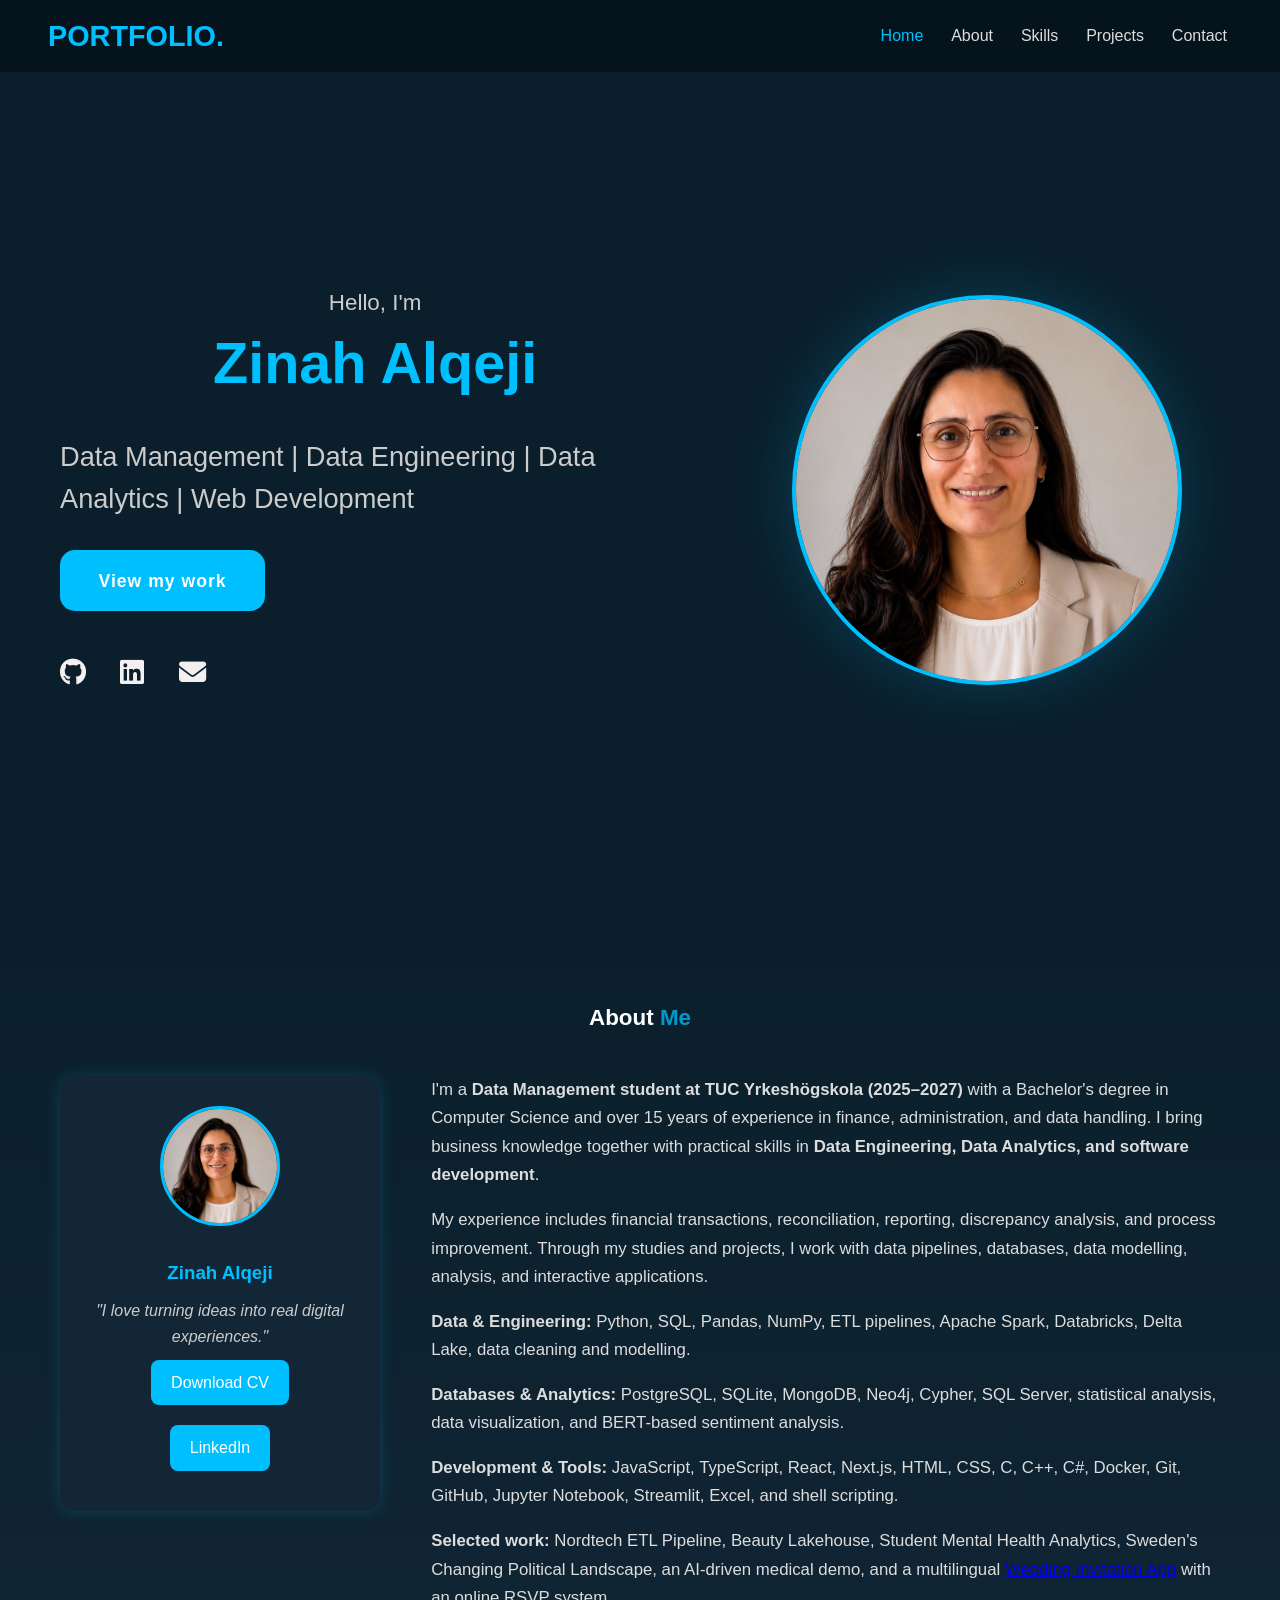
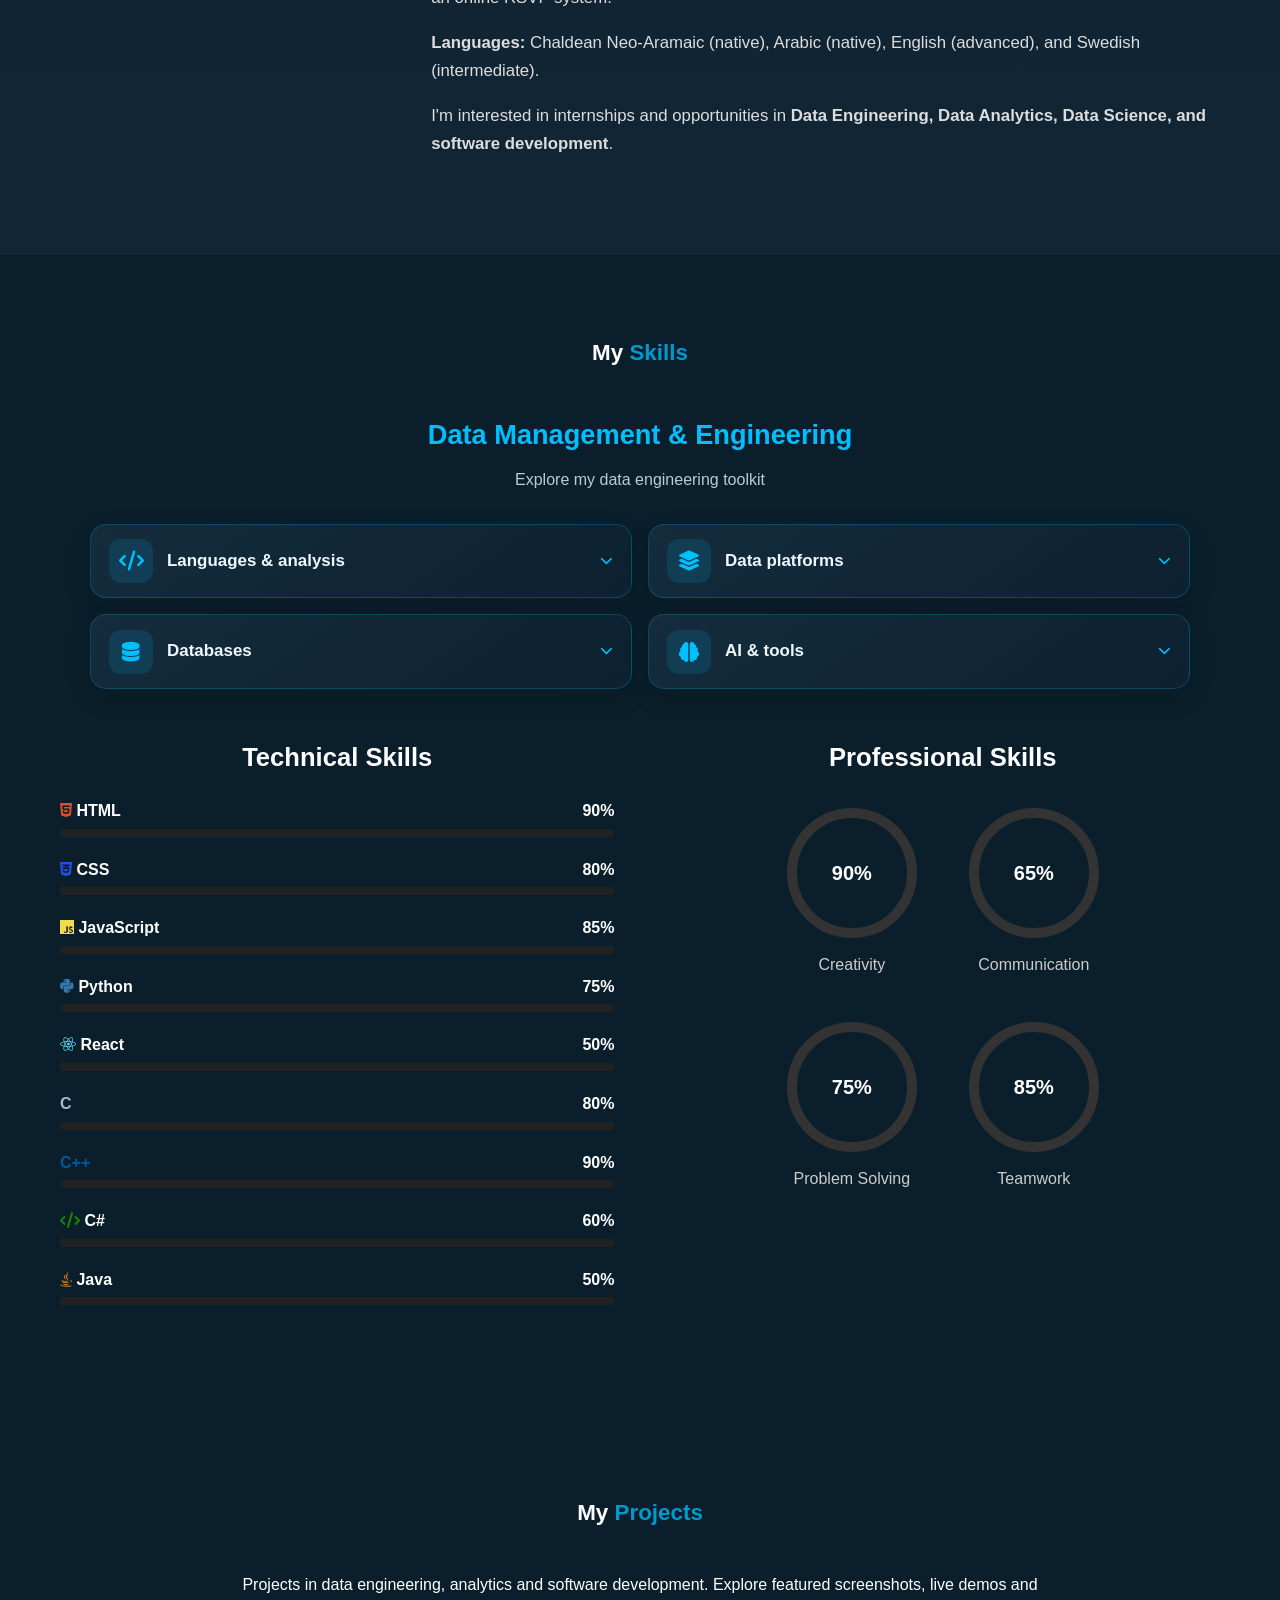
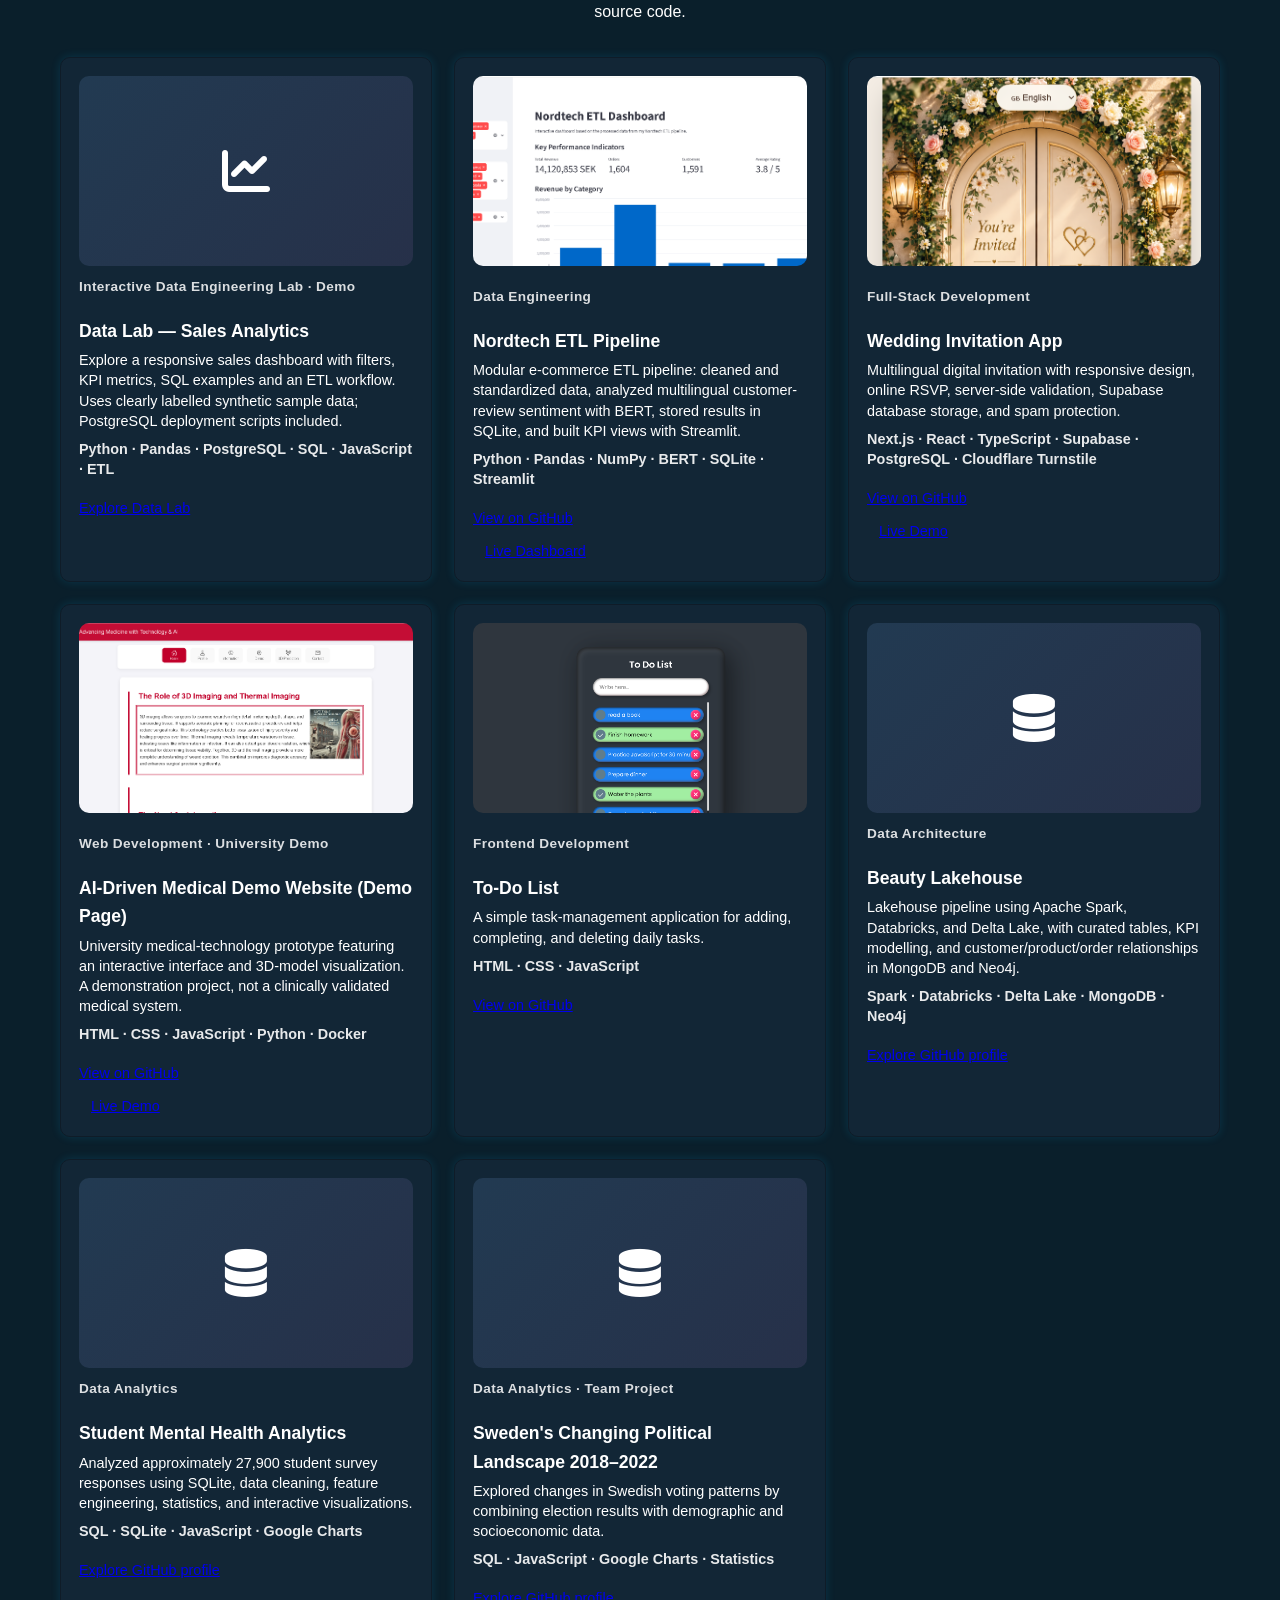
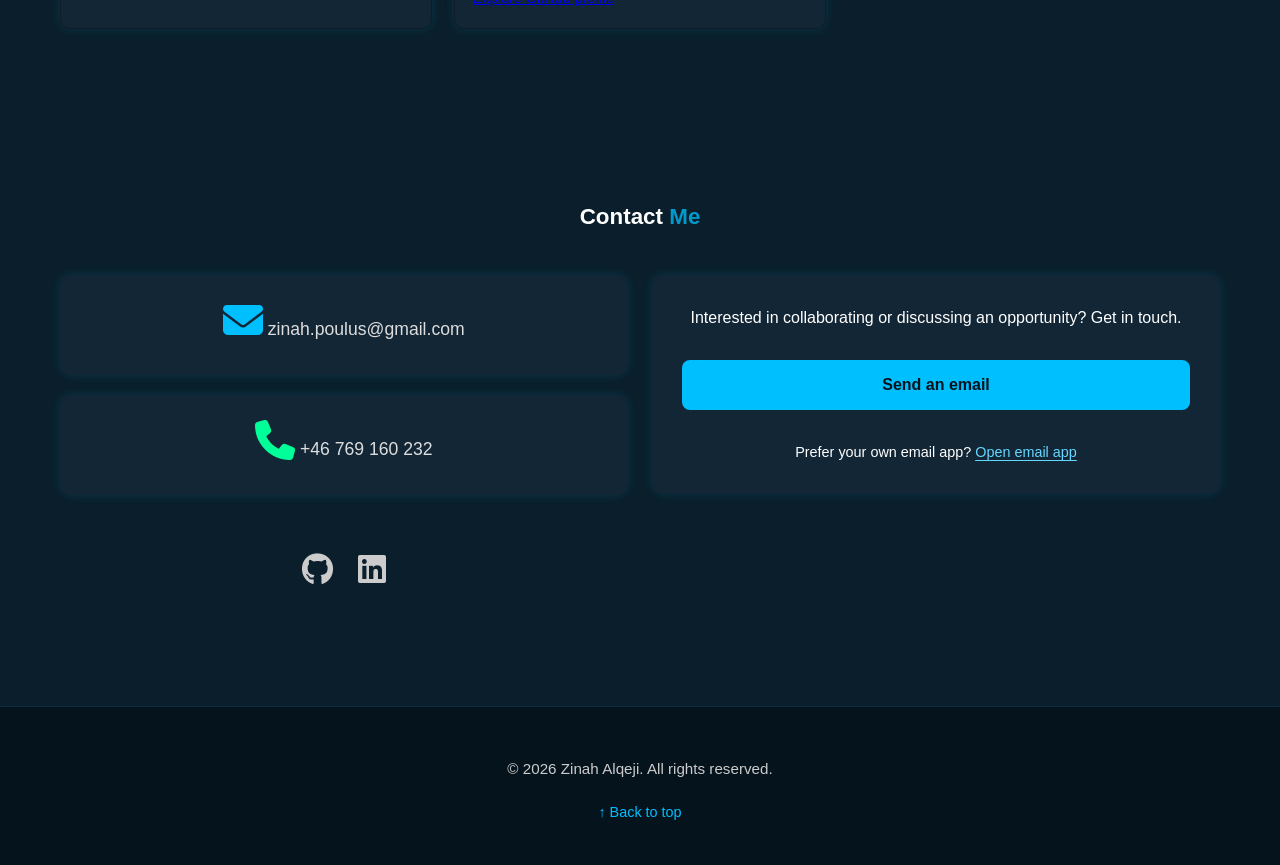
==== commit b5f79ebe: "Update phone number in contact card" ====
--- a/index.html
+++ b/index.html
@@ -233,7 +233,7 @@
 </div>
 <div class="contact-card">
 <i class="fas fa-phone contact-icon phone-icon"></i>
-<span>+46 796 160 232</span>
+<span>+46 769 160 232</span>
 </div>
 <!-- Social Icons Inside Contact Info -->
 <div class="social-icons">
--- a/styles.css
+++ b/styles.css
@@ -327,7 +327,7 @@
     position: relative;
     width: 100%;
   }
-  
+
   .progress-bar::before {
     content: "";
     position: absolute;
@@ -870,3 +870,44 @@
 .progress-bar::before { transition: width 2s ease-in-out; }
 .about-card { transition: transform .3s ease; }
 @media (hover:hover) { .about-card:hover { transform:translateY(-5px); } }
+
+/* Mobile reliability: never hide project cards while waiting for scroll JS. */
+.projects-grid .project-card, .projects-grid .project-card.project-reveal {opacity:1;transform:none;visibility:visible;}
+.projects-grid .project-card.in-view {animation:projectEnter .55s ease both;}
+@keyframes projectEnter {from {opacity:.75;transform:translateY(12px)} to {opacity:1;transform:translateY(0)}}
+@media(prefers-reduced-motion:reduce){.projects-grid .project-card.in-view{animation:none}}
+.progress-bar .fill {background:#00bfff;height:100%;border-radius:inherit;transition:width 1.6s ease-out;}
+
+
+
+/* Skills animation - Mobile and Desktop */
+
+.progress-bar::before {
+  content: none;
+}
+
+.progress-bar .fill {
+  display: block;
+  width: 0%;
+  height: 100%;
+  background: #00bfff;
+  border-radius: inherit;
+  transition: none;
+  animation: none;
+}
+
+.progress-bar.skill-animate .fill {
+  transition: width 2s linear;
+}
+
+.radial-bar circle:nth-child(2) {
+  stroke: #00bfff;
+  transition: none;
+  animation: none;
+}
+
+.radial-bar.skill-animate circle:nth-child(2) {
+  transition: stroke-dashoffset 2s linear;
+}
+
+.radial-bar circle:nth-child(2) { transition: none; animation: none; }
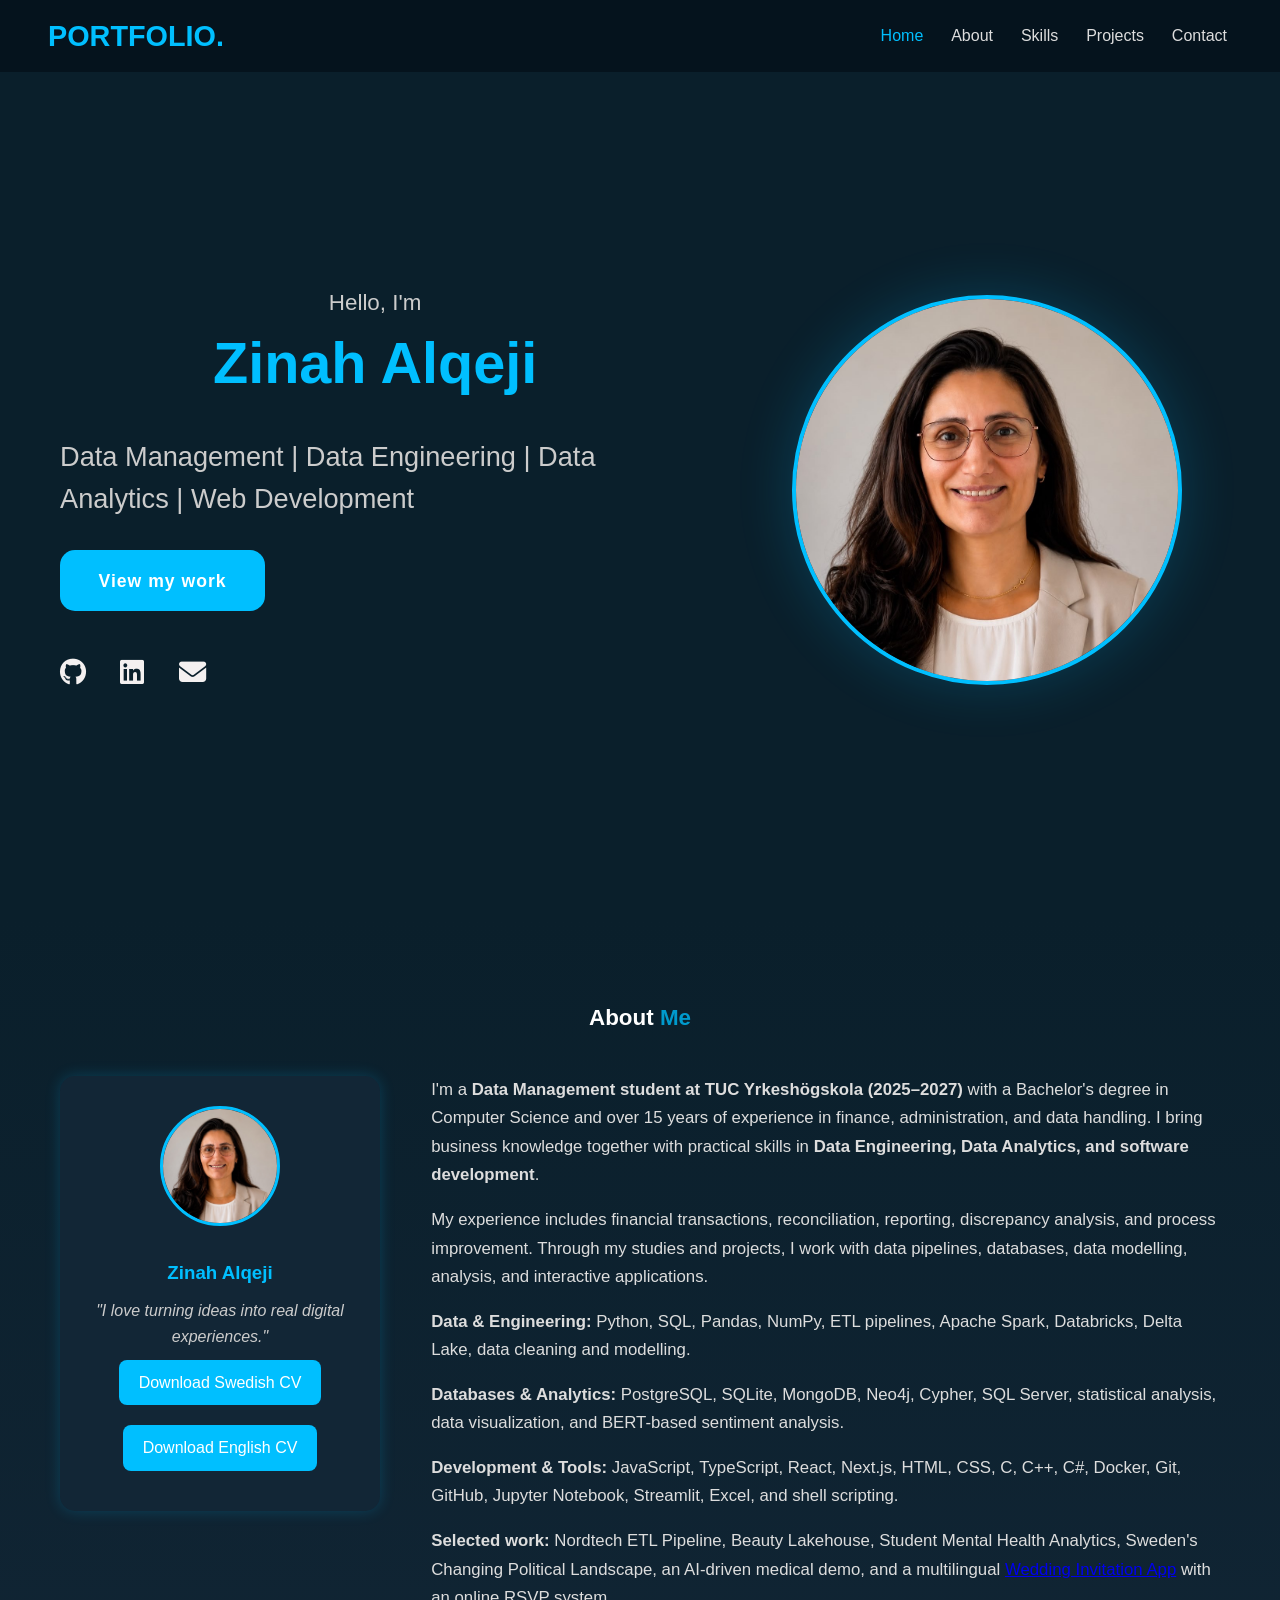
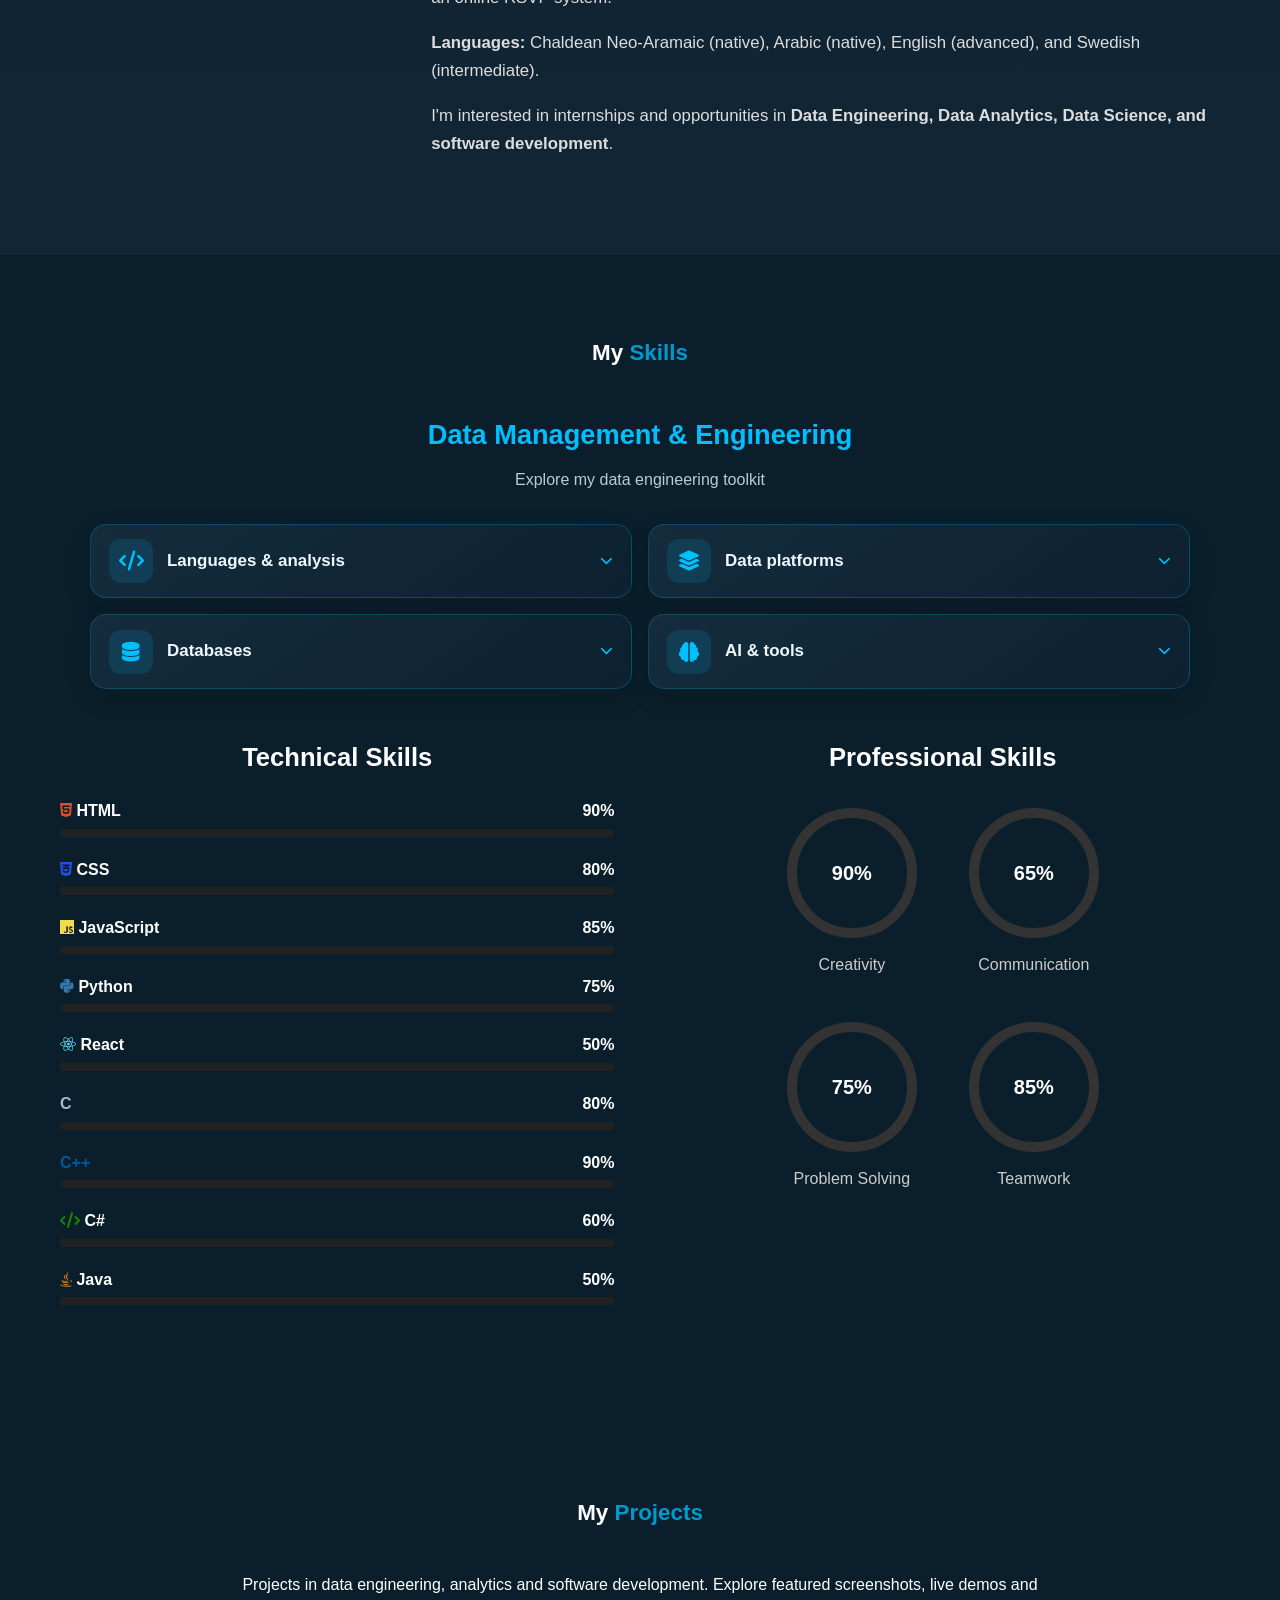
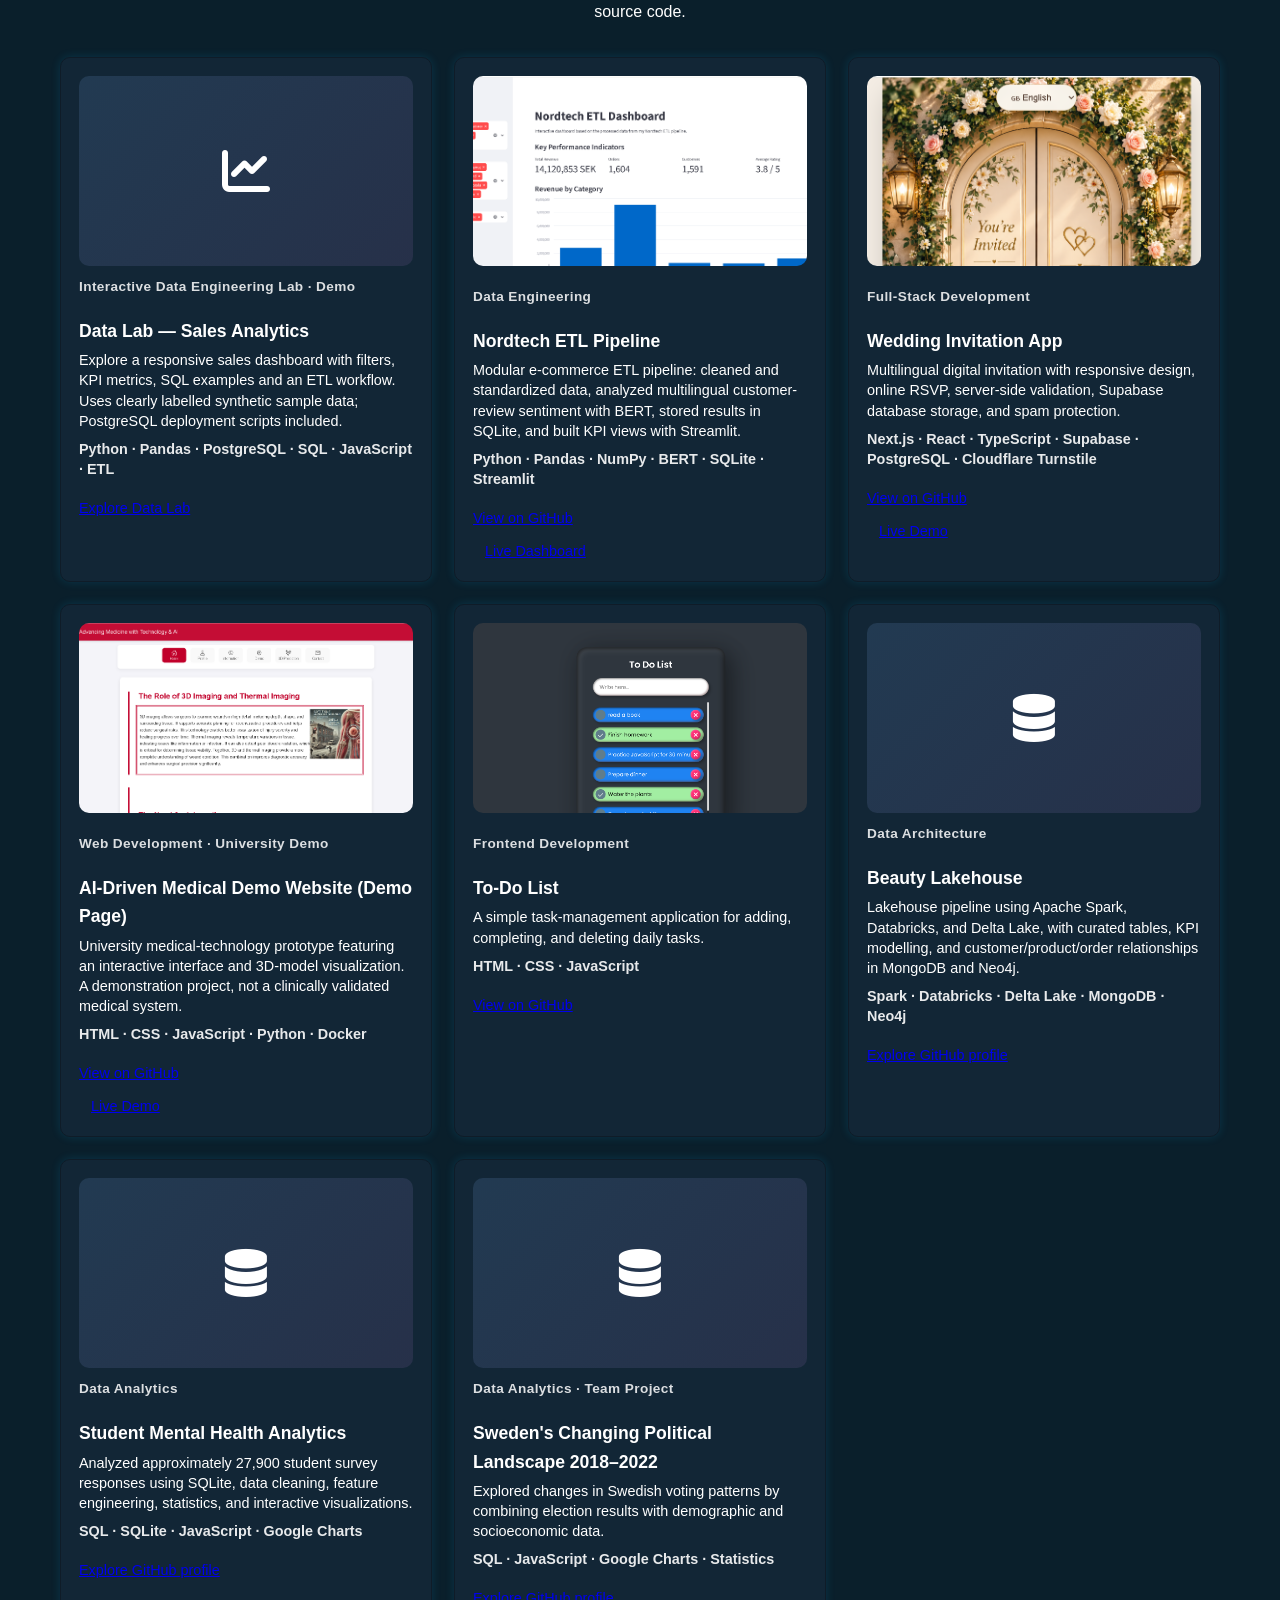
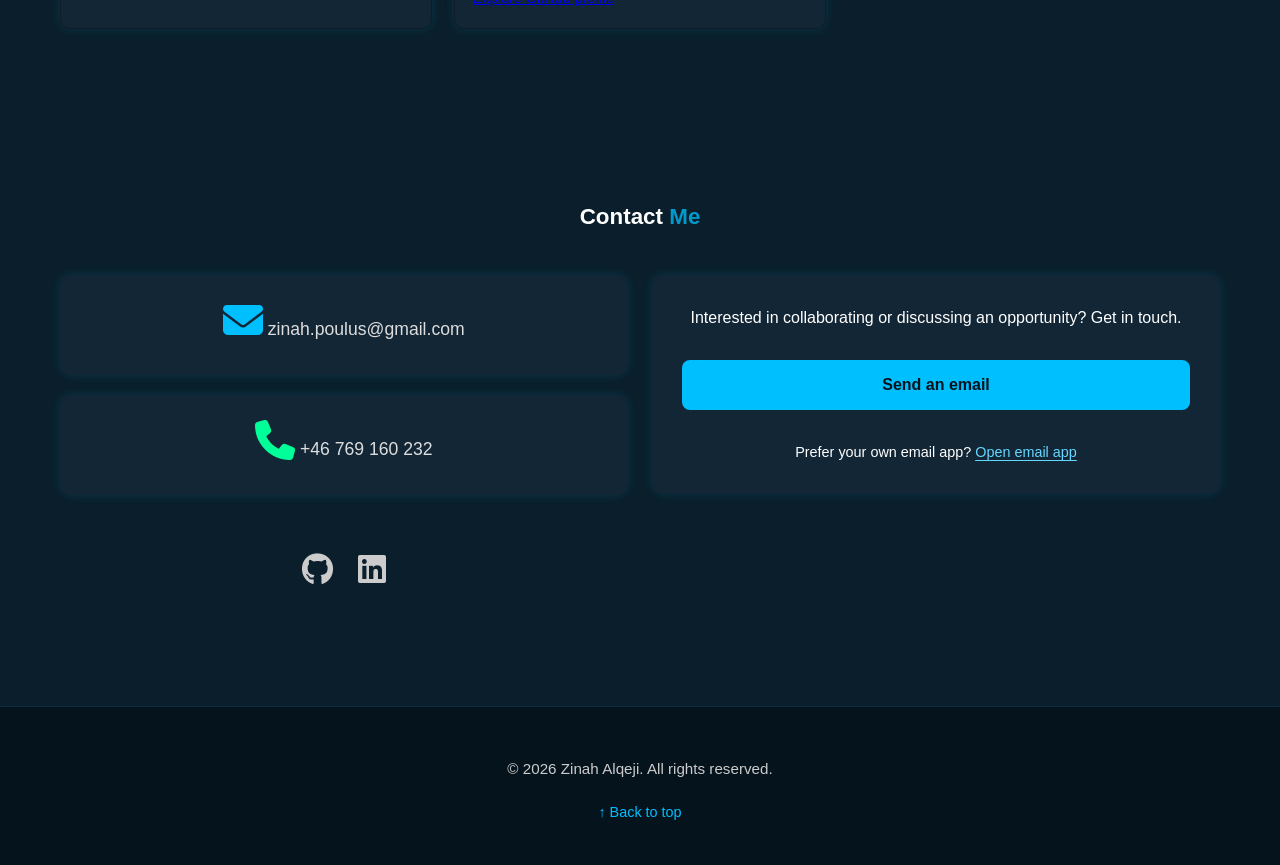
==== commit 43fa102c: "Modify CV download buttons in index.html Updated CV download links and added English version." ====
--- a/index.html
+++ b/index.html
@@ -46,10 +46,21 @@
 <img alt="Professional portrait of Zinah Al Qeji" class="about-photo" src="image/zinah-profile-2026.jpg"/>
 <h3>Zinah Alqeji</h3>
 <p>"I love turning ideas into real digital experiences."</p>
+
 <div class="card-buttons">
-<a class="btn" download="" href="image/Zinah_Al_Qeji_CV_Svenska_Final.pdf">Download CV</a>
-<a class="btn" href="https://www.linkedin.com/in/zinah-al-qeji-7789412ab" rel="noopener noreferrer" target="_blank">LinkedIn</a>
-</div>
+  <a class="btn"
+     href="image/Zinah_Al_Qeji_CV_Svenska_Final.pdf"
+     download>
+    Download Swedish CV
+  </a>
+
+  <a class="btn"
+     href="image/Zinah_Al_Qeji_CV_English.pdf"
+     download>
+    Download English CV
+  </a>
+</div>
+
 </div>
 <div class="about-description animate-fade-slide">
 <p>I'm a <strong>Data Management student at TUC Yrkeshögskola (2025–2027)</strong> with a Bachelor's degree in Computer Science and over 15 years of experience in finance, administration, and data handling. I bring business knowledge together with practical skills in <strong>Data Engineering, Data Analytics, and software development</strong>.</p>
